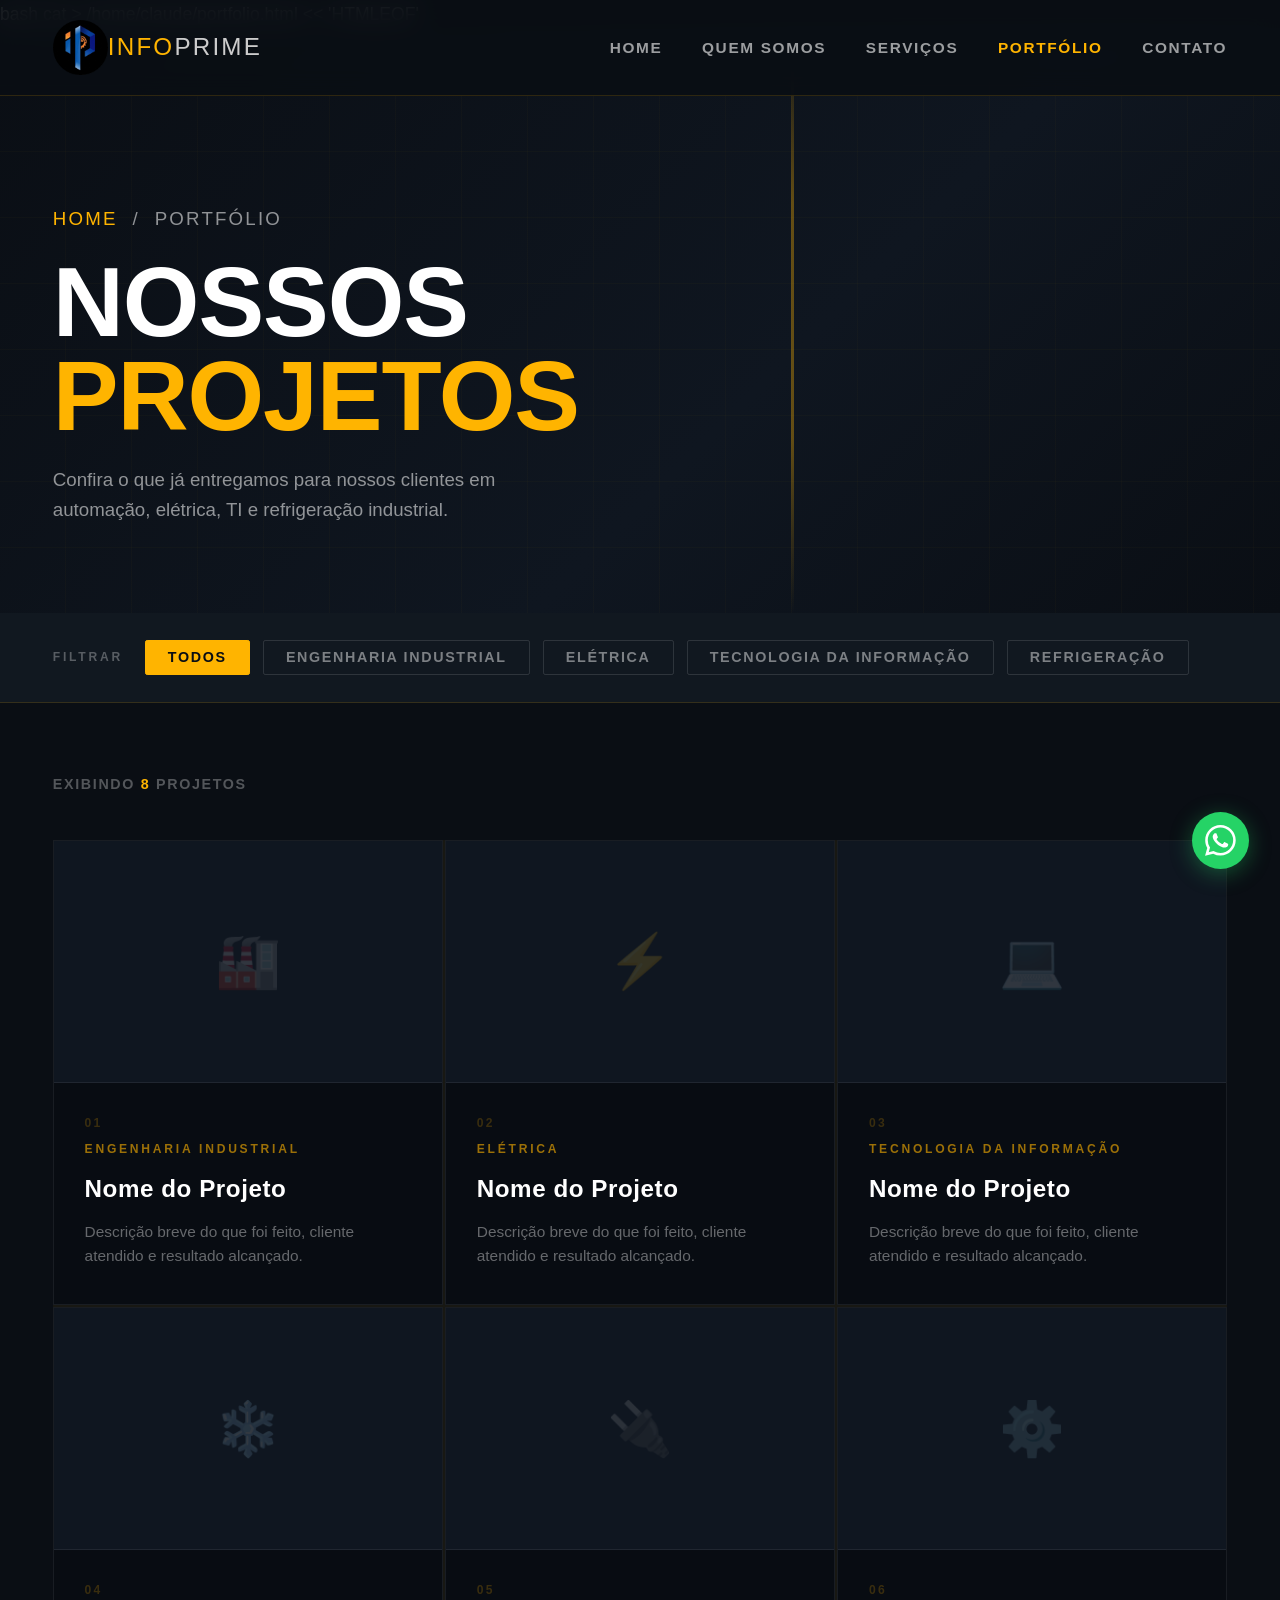
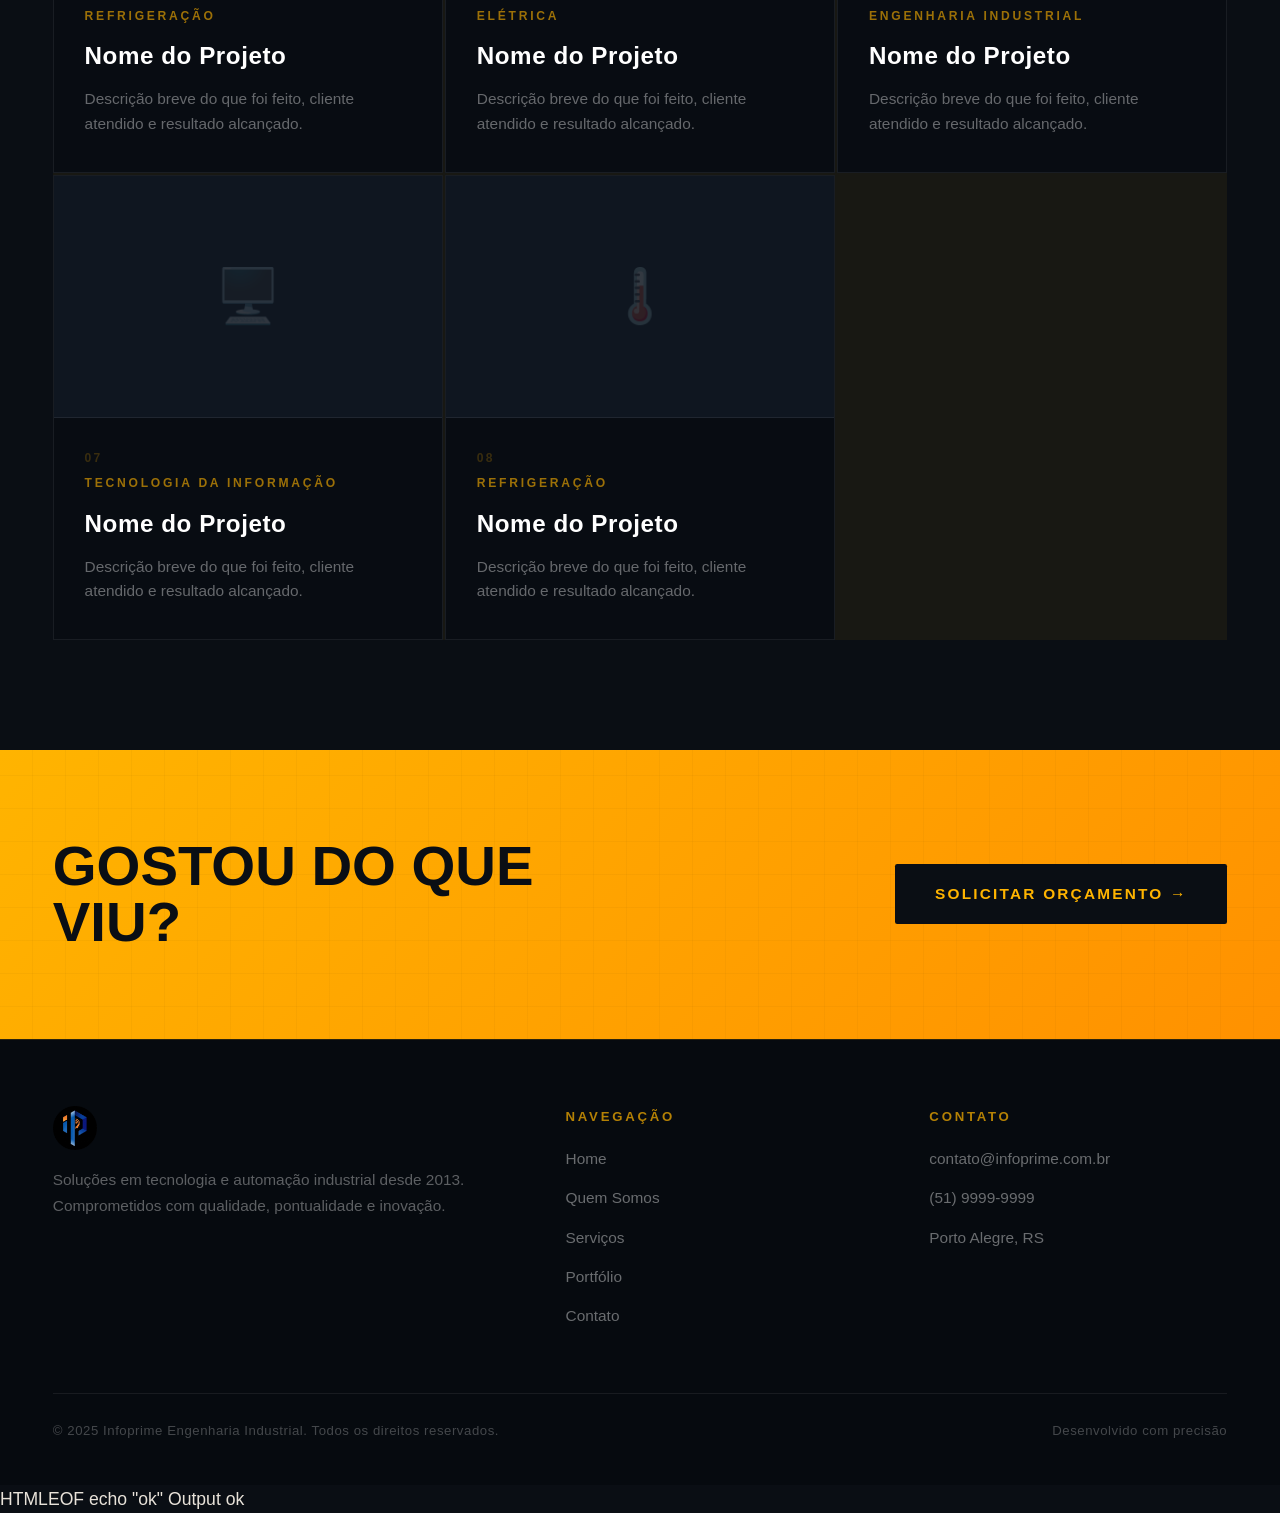
==== portfolio.html @ 107cf9cd "Primeiro Commit" ====
bash

cat > /home/claude/portfolio.html << 'HTMLEOF'
<!DOCTYPE html>
<html lang="pt-BR">
<head>
  <meta charset="UTF-8">
  <meta name="viewport" content="width=device-width, initial-scale=1.0">
  <title>Portfólio — Infoprime Engenharia Industrial</title>
  <link rel="stylesheet" href="assets/css/style.css">
  <style>
    /* ── Estilos exclusivos do portfólio ── */

    .page-header {
      padding: 160px 48px 80px;
      background: linear-gradient(135deg, var(--preto) 0%, var(--preto-medio) 60%, var(--preto) 100%);
      position: relative;
      overflow: hidden;
    }

    .page-header::before {
      content: '';
      position: absolute;
      inset: 0;
      background-image:
        repeating-linear-gradient(0deg, transparent, transparent 59px, rgba(255,180,0,0.04) 60px),
        repeating-linear-gradient(90deg, transparent, transparent 59px, rgba(255,180,0,0.04) 60px);
    }

    .page-header::after {
      content: '';
      position: absolute;
      top: 0; right: 38%;
      width: 2px; height: 100%;
      background: linear-gradient(to bottom, transparent, rgba(255,180,0,0.35) 30%, rgba(255,180,0,0.35) 70%, transparent);
    }

    .page-header-inner {
      position: relative; z-index: 1;
    }

    .breadcrumb {
      font-family: var(--font-titulo);
      font-size: 12px; font-weight: 600;
      letter-spacing: 2px; text-transform: uppercase;
      color: rgba(255,255,255,0.3);
      margin-bottom: 20px;
    }

    .breadcrumb a { color: var(--amarelo); }

    .page-header h1 {
      font-family: var(--font-titulo);
      font-size: clamp(52px, 7vw, 90px);
      font-weight: 800;
      line-height: 0.95;
      text-transform: uppercase;
      color: var(--branco);
      letter-spacing: -1px;
      margin-bottom: 20px;
    }

    .page-header h1 em {
      color: var(--amarelo);
      font-style: normal;
      display: block;
    }

    .page-header p {
      font-size: 17px;
      color: var(--texto-secundario);
      font-weight: 300;
      max-width: 460px;
      line-height: 1.6;
    }

    /* ── Filtros ── */
    .filtros-wrap {
      background: var(--preto-claro);
      border-bottom: 1px solid var(--borda-amarela);
      padding: 24px 48px;
      display: flex;
      align-items: center;
      gap: 12px;
      flex-wrap: wrap;
    }

    .filtros-label {
      font-family: var(--font-titulo);
      font-size: 11px; font-weight: 600;
      letter-spacing: 2.5px; text-transform: uppercase;
      color: rgba(255,255,255,0.3);
      margin-right: 8px;
      white-space: nowrap;
    }

    .filtro-btn {
      font-family: var(--font-titulo);
      font-size: 13px; font-weight: 600;
      letter-spacing: 1.5px; text-transform: uppercase;
      background: transparent;
      border: 1px solid rgba(255,255,255,0.12);
      color: rgba(255,255,255,0.45);
      padding: 8px 20px;
      border-radius: 2px;
      cursor: pointer;
      transition: all 0.2s;
    }

    .filtro-btn:hover {
      border-color: rgba(255,180,0,0.35);
      color: rgba(255,180,0,0.8);
    }

    .filtro-btn.ativo {
      background: var(--amarelo);
      border-color: var(--amarelo);
      color: var(--preto);
    }

    /* ── Grid de projetos ── */
    .projetos-wrap {
      padding: 64px 48px 100px;
      background: var(--preto);
    }

    .projetos-info {
      display: flex;
      align-items: center;
      justify-content: space-between;
      margin-bottom: 40px;
      flex-wrap: wrap;
      gap: 12px;
    }

    .projetos-count {
      font-family: var(--font-titulo);
      font-size: 13px; font-weight: 600;
      letter-spacing: 1.5px; text-transform: uppercase;
      color: rgba(255,255,255,0.3);
    }

    .projetos-count strong {
      color: var(--amarelo);
    }

    .projetos-grid {
      display: grid;
      grid-template-columns: repeat(3, 1fr);
      gap: 2px;
      background: rgba(255,180,0,0.06);
    }

    .proj-card {
      background: var(--preto-card);
      border: 1px solid var(--borda-sutil);
      overflow: hidden;
      position: relative;
      transition: background 0.3s;
      cursor: pointer;
    }

    .proj-card:hover {
      background: var(--preto-claro);
    }

    .proj-card::after {
      content: '';
      position: absolute;
      bottom: 0; left: 0; right: 0;
      height: 3px;
      background: var(--amarelo);
      transform: scaleX(0);
      transform-origin: left;
      transition: transform 0.3s;
    }

    .proj-card:hover::after {
      transform: scaleX(1);
    }

    .proj-img {
      height: 220px;
      background: var(--preto-medio);
      border-bottom: 1px solid var(--borda-sutil);
      display: flex;
      align-items: center;
      justify-content: center;
      position: relative;
      overflow: hidden;
    }

    /* Para adicionar imagem real: <img src="foto.jpg" style="width:100%;height:100%;object-fit:cover;opacity:0.8"> */
    .proj-img-placeholder {
      font-size: 48px;
      opacity: 0.15;
    }

    .proj-overlay {
      position: absolute;
      inset: 0;
      background: rgba(10,14,20,0.75);
      display: flex;
      align-items: center;
      justify-content: center;
      opacity: 0;
      transition: opacity 0.25s;
    }

    .proj-card:hover .proj-overlay {
      opacity: 1;
    }

    .proj-overlay span {
      font-family: var(--font-titulo);
      font-size: 13px; font-weight: 700;
      letter-spacing: 2px; text-transform: uppercase;
      color: var(--amarelo);
      border: 1px solid rgba(255,180,0,0.4);
      padding: 10px 24px;
      border-radius: 2px;
    }

    .proj-body {
      padding: 28px 28px 32px;
    }

    .proj-cat {
      font-family: var(--font-titulo);
      font-size: 11px; font-weight: 600;
      letter-spacing: 2.5px; text-transform: uppercase;
      color: rgba(255,180,0,0.6);
      margin-bottom: 10px;
      display: block;
    }

    .proj-body h3 {
      font-family: var(--font-titulo);
      font-size: 22px; font-weight: 700;
      color: var(--branco);
      letter-spacing: 0.5px;
      margin-bottom: 10px;
    }

    .proj-body p {
      font-size: 14px;
      color: rgba(255,255,255,0.38);
      line-height: 1.6;
      font-weight: 300;
    }

    .proj-num {
      font-family: var(--font-titulo);
      font-size: 11px; font-weight: 600;
      letter-spacing: 2px;
      color: rgba(255,180,0,0.2);
      margin-bottom: 6px;
      display: block;
    }

    @media (max-width: 900px) {
      .page-header { padding: 140px 24px 60px; }
      .filtros-wrap { padding: 20px 24px; }
      .projetos-wrap { padding: 48px 24px 80px; }
      .projetos-grid { grid-template-columns: 1fr; }
    }
  </style>
</head>
<body>

<!-- NAVBAR -->
<nav class="navbar">
  <div class="logo">
    <img src="assets/img/fotosite/logo.png" alt="Infoprime" style="height: 50px; width: auto;">
    <span style="font-family: 'Stereotype', sans-serif; font-size: 22px; letter-spacing: 2px;">
      <span style="color: #FFB400;">INFO</span><span style="color: #cccccc;">PRIME</span>
    </span>
  </div>
  <ul class="nav-links">
    <li><a href="index.html#home">Home</a></li>
    <li><a href="index.html#sobre">Quem Somos</a></li>
    <li><a href="index.html#servicos">Serviços</a></li>
    <li><a href="portfolio.html" class="ativo">Portfólio</a></li>
    <li><a href="index.html#contato">Contato</a></li>
  </ul>
</nav>

<!-- HEADER DA PÁGINA -->
<div class="page-header">
  <div class="page-header-inner">
    <p class="breadcrumb"><a href="index.html">Home</a> &nbsp;/&nbsp; Portfólio</p>
    <h1>Nossos<em>Projetos</em></h1>
    <p>Confira o que já entregamos para nossos clientes em automação, elétrica, TI e refrigeração industrial.</p>
  </div>
</div>

<!-- FILTROS -->
<div class="filtros-wrap">
  <span class="filtros-label">Filtrar</span>
  <button class="filtro-btn ativo" data-filtro="todos">Todos</button>
  <button class="filtro-btn" data-filtro="engenharia">Engenharia Industrial</button>
  <button class="filtro-btn" data-filtro="eletrica">Elétrica</button>
  <button class="filtro-btn" data-filtro="ti">Tecnologia da Informação</button>
  <button class="filtro-btn" data-filtro="refrigeracao">Refrigeração</button>
</div>

<!-- PROJETOS -->
<div class="projetos-wrap">
  <div class="projetos-info">
    <p class="projetos-count">Exibindo <strong id="count">8</strong> projetos</p>
  </div>

  <div class="projetos-grid" id="grid">

    <!-- =============================================
         SUBSTITUA os dados abaixo pelos projetos reais.
         Para adicionar foto: dentro de .proj-img, troque
         o .proj-img-placeholder por:
         <img src="assets/img/projetos/foto.jpg"
              style="width:100%;height:100%;object-fit:cover;opacity:0.8">
    ============================================= -->

    <div class="proj-card" data-cat="engenharia">
      <div class="proj-img">
        <div class="proj-img-placeholder">🏭</div>
        <div class="proj-overlay"><span>Ver projeto</span></div>
      </div>
      <div class="proj-body">
        <span class="proj-num">01</span>
        <span class="proj-cat">Engenharia Industrial</span>
        <h3>Nome do Projeto</h3><!-- SUBSTITUIR -->
        <p>Descrição breve do que foi feito, cliente atendido e resultado alcançado.</p><!-- SUBSTITUIR -->
      </div>
    </div>

    <div class="proj-card" data-cat="eletrica">
      <div class="proj-img">
        <div class="proj-img-placeholder">⚡</div>
        <div class="proj-overlay"><span>Ver projeto</span></div>
      </div>
      <div class="proj-body">
        <span class="proj-num">02</span>
        <span class="proj-cat">Elétrica</span>
        <h3>Nome do Projeto</h3><!-- SUBSTITUIR -->
        <p>Descrição breve do que foi feito, cliente atendido e resultado alcançado.</p><!-- SUBSTITUIR -->
      </div>
    </div>

    <div class="proj-card" data-cat="ti">
      <div class="proj-img">
        <div class="proj-img-placeholder">💻</div>
        <div class="proj-overlay"><span>Ver projeto</span></div>
      </div>
      <div class="proj-body">
        <span class="proj-num">03</span>
        <span class="proj-cat">Tecnologia da Informação</span>
        <h3>Nome do Projeto</h3><!-- SUBSTITUIR -->
        <p>Descrição breve do que foi feito, cliente atendido e resultado alcançado.</p><!-- SUBSTITUIR -->
      </div>
    </div>

    <div class="proj-card" data-cat="refrigeracao">
      <div class="proj-img">
        <div class="proj-img-placeholder">❄️</div>
        <div class="proj-overlay"><span>Ver projeto</span></div>
      </div>
      <div class="proj-body">
        <span class="proj-num">04</span>
        <span class="proj-cat">Refrigeração</span>
        <h3>Nome do Projeto</h3><!-- SUBSTITUIR -->
        <p>Descrição breve do que foi feito, cliente atendido e resultado alcançado.</p><!-- SUBSTITUIR -->
      </div>
    </div>

    <div class="proj-card" data-cat="eletrica">
      <div class="proj-img">
        <div class="proj-img-placeholder">🔌</div>
        <div class="proj-overlay"><span>Ver projeto</span></div>
      </div>
      <div class="proj-body">
        <span class="proj-num">05</span>
        <span class="proj-cat">Elétrica</span>
        <h3>Nome do Projeto</h3><!-- SUBSTITUIR -->
        <p>Descrição breve do que foi feito, cliente atendido e resultado alcançado.</p><!-- SUBSTITUIR -->
      </div>
    </div>

    <div class="proj-card" data-cat="engenharia">
      <div class="proj-img">
        <div class="proj-img-placeholder">⚙️</div>
        <div class="proj-overlay"><span>Ver projeto</span></div>
      </div>
      <div class="proj-body">
        <span class="proj-num">06</span>
        <span class="proj-cat">Engenharia Industrial</span>
        <h3>Nome do Projeto</h3><!-- SUBSTITUIR -->
        <p>Descrição breve do que foi feito, cliente atendido e resultado alcançado.</p><!-- SUBSTITUIR -->
      </div>
    </div>

    <div class="proj-card" data-cat="ti">
      <div class="proj-img">
        <div class="proj-img-placeholder">🖥️</div>
        <div class="proj-overlay"><span>Ver projeto</span></div>
      </div>
      <div class="proj-body">
        <span class="proj-num">07</span>
        <span class="proj-cat">Tecnologia da Informação</span>
        <h3>Nome do Projeto</h3><!-- SUBSTITUIR -->
        <p>Descrição breve do que foi feito, cliente atendido e resultado alcançado.</p><!-- SUBSTITUIR -->
      </div>
    </div>

    <div class="proj-card" data-cat="refrigeracao">
      <div class="proj-img">
        <div class="proj-img-placeholder">🌡️</div>
        <div class="proj-overlay"><span>Ver projeto</span></div>
      </div>
      <div class="proj-body">
        <span class="proj-num">08</span>
        <span class="proj-cat">Refrigeração</span>
        <h3>Nome do Projeto</h3><!-- SUBSTITUIR -->
        <p>Descrição breve do que foi feito, cliente atendido e resultado alcançado.</p><!-- SUBSTITUIR -->
      </div>
    </div>

  </div>
</div>

<!-- CTA -->
<section class="secao-cta">
  <div class="cta-inner">
    <h2 class="cta-titulo">Gostou do que viu?</h2>
    <a href="index.html#contato" class="btn-escuro">Solicitar orçamento →</a>
  </div>
</section>

<!-- FOOTER -->
<footer id="contato">
  <div class="footer-grid">
    <div>
      <div class="logo">
        <img src="assets/img/fotosite/logo.png" alt="Infoprime" style="height: 40px; width: auto;">
      </div>
      <p class="footer-descricao">
        Soluções em tecnologia e automação industrial desde 2013.
        Comprometidos com qualidade, pontualidade e inovação.
      </p>
    </div>

    <div class="footer-col">
      <div class="footer-col-titulo">Navegação</div>
      <ul>
        <li><a href="index.html#home">Home</a></li>
        <li><a href="index.html#sobre">Quem Somos</a></li>
        <li><a href="index.html#servicos">Serviços</a></li>
        <li><a href="portfolio.html">Portfólio</a></li>
        <li><a href="index.html#contato">Contato</a></li>
      </ul>
    </div>

    <div class="footer-col">
      <div class="footer-col-titulo">Contato</div>
      <ul>
        <!-- SUBSTITUIR pelos dados reais -->
        <li><a href="mailto:contato@infoprime.com.br">contato@infoprime.com.br</a></li>
        <li><a href="tel:+555199999999">(51) 9999-9999</a></li>
        <li><a href="#">Porto Alegre, RS</a></li>
      </ul>
    </div>
  </div>

  <div class="footer-rodape">
    <div class="footer-copy">© 2025 Infoprime Engenharia Industrial. Todos os direitos reservados.</div>
    <div class="footer-copy">Desenvolvido com precisão</div>
  </div>
</footer>

<!-- WHATSAPP FLUTUANTE -->
<!-- SUBSTITUIR o número pelo real -->
<a href="https://wa.me/555199999999" class="whatsapp-btn" target="_blank" rel="noopener" aria-label="WhatsApp">
  <svg viewBox="0 0 24 24" xmlns="http://www.w3.org/2000/svg">
    <path d="M17.472 14.382c-.297-.149-1.758-.867-2.03-.967-.273-.099-.471-.148-.67.15-.197.297-.767.966-.94 1.164-.173.199-.347.223-.644.075-.297-.15-1.255-.463-2.39-1.475-.883-.788-1.48-1.761-1.653-2.059-.173-.297-.018-.458.13-.606.134-.133.298-.347.446-.52.149-.174.198-.298.298-.497.099-.198.05-.371-.025-.52-.075-.149-.669-1.612-.916-2.207-.242-.579-.487-.5-.669-.51-.173-.008-.371-.01-.57-.01-.198 0-.52.074-.792.372-.272.297-1.04 1.016-1.04 2.479 0 1.462 1.065 2.875 1.213 3.074.149.198 2.096 3.2 5.077 4.487.709.306 1.262.489 1.694.625.712.227 1.36.195 1.871.118.571-.085 1.758-.719 2.006-1.413.248-.694.248-1.289.173-1.413-.074-.124-.272-.198-.57-.347m-5.421 7.403h-.004a9.87 9.87 0 01-5.031-1.378l-.361-.214-3.741.982.998-3.648-.235-.374a9.86 9.86 0 01-1.51-5.26c.001-5.45 4.436-9.884 9.888-9.884 2.64 0 5.122 1.03 6.988 2.898a9.825 9.825 0 012.893 6.994c-.003 5.45-4.437 9.884-9.885 9.884m8.413-18.297A11.815 11.815 0 0012.05 0C5.495 0 .16 5.335.157 11.892c0 2.096.547 4.142 1.588 5.945L.057 24l6.305-1.654a11.882 11.882 0 005.683 1.448h.005c6.554 0 11.89-5.335 11.893-11.893a11.821 11.821 0 00-3.48-8.413z"/>
  </svg>
</a>

<script>
  const btns = document.querySelectorAll('.filtro-btn');
  const cards = document.querySelectorAll('.proj-card');
  const count = document.getElementById('count');

  btns.forEach(btn => {
    btn.addEventListener('click', () => {
      btns.forEach(b => b.classList.remove('ativo'));
      btn.classList.add('ativo');
      const filtro = btn.dataset.filtro;
      let visible = 0;
      cards.forEach(card => {
        const mostrar = filtro === 'todos' || card.dataset.cat === filtro;
        card.style.display = mostrar ? '' : 'none';
        if (mostrar) visible++;
      });
      count.textContent = visible;
    });
  });
</script>

</body>
</html>
HTMLEOF
echo "ok"
Output

ok
---- assets/css/style.css ----
cat > /mnt/user-data/outputs/style.css << 'EOF'
/* =============================================
   INFOPRIME ENGENHARIA INDUSTRIAL
   style.css — Design principal
   ============================================= */

@import url('https://fonts.googleapis.com/css2?family=Barlow+Condensed:wght@400;600;700;800&family=Barlow:wght@300;400;500&display=swap');

@font-face {
  font-family: 'Stereotype';
  src: url('../fonts/Stereotype.ttf') format('truetype');
}

/* ── Reset & Base ── */
*, *::before, *::after {
  margin: 0;
  padding: 0;
  box-sizing: border-box;
}

:root {
  --amarelo: #FFB400;
  --amarelo-hover: #FFC933;
  --preto: #0a0e14;
  --preto-medio: #0f1620;
  --preto-claro: #111820;
  --preto-card: #080c12;
  --branco: #ffffff;
  --texto-principal: #e8e2d9;
  --texto-secundario: rgba(255, 255, 255, 0.55);
  --texto-fraco: rgba(255, 255, 255, 0.35);
  --texto-muito-fraco: rgba(255, 255, 255, 0.25);
  --borda-sutil: rgba(255, 255, 255, 0.07);
  --borda-amarela: rgba(255, 180, 0, 0.15);
  --font-titulo: 'Barlow Condensed', sans-serif;
  --font-corpo: 'Barlow', sans-serif;
}

html {
  scroll-behavior: smooth;
}

body {
  zoom: 1.1;
  font-family: var(--font-corpo);
  background: var(--preto);
  color: var(--texto-principal);
  overflow-x: hidden;
  font-size: 16px;
  line-height: 1.6;
}

a {
  text-decoration: none;
  color: inherit;
}

img {
  max-width: 100%;
  display: block;
}

/* ── Botões ── */
.btn-primario {
  background: var(--amarelo);
  color: var(--preto);
  font-family: var(--font-titulo);
  font-weight: 700;
  font-size: 14px;
  letter-spacing: 2px;
  text-transform: uppercase;
  padding: 14px 32px;
  border: none;
  border-radius: 2px;
  cursor: pointer;
  display: inline-block;
  transition: background 0.2s, transform 0.2s;
}

.btn-primario:hover {
  background: var(--amarelo-hover);
  transform: translateY(-1px);
}

.btn-fantasma {
  font-family: var(--font-titulo);
  font-weight: 600;
  font-size: 14px;
  letter-spacing: 2px;
  text-transform: uppercase;
  color: rgba(255, 255, 255, 0.6);
  background: transparent;
  border: 1px solid rgba(255, 255, 255, 0.2);
  padding: 14px 28px;
  cursor: pointer;
  border-radius: 2px;
  display: inline-block;
  transition: color 0.2s, border-color 0.2s;
}

.btn-fantasma:hover {
  color: var(--branco);
  border-color: rgba(255, 255, 255, 0.5);
}

.btn-escuro {
  background: var(--preto);
  color: var(--amarelo);
  font-family: var(--font-titulo);
  font-weight: 700;
  font-size: 14px;
  letter-spacing: 2px;
  text-transform: uppercase;
  padding: 16px 36px;
  border: none;
  border-radius: 2px;
  cursor: pointer;
  display: inline-block;
  transition: background 0.2s;
  white-space: nowrap;
}

.btn-escuro:hover {
  background: #111820;
}

/* ── Navbar ── */
.navbar {
  position: fixed;
  top: 0;
  width: 100%;
  z-index: 100;
  padding: 18px 48px;
  display: flex;
  align-items: center;
  justify-content: space-between;
  background: rgba(10, 14, 20, 0.88);
  backdrop-filter: blur(12px);
  -webkit-backdrop-filter: blur(12px);
  border-bottom: 1px solid var(--borda-amarela);
}

.logo {
  display: flex;
  align-items: center;
  gap: 0;
}

.logo-texto {
  font-family: var(--font-titulo);
  font-weight: 700;
  font-size: 18px;
  letter-spacing: 2px;
  color: var(--branco);
}

.logo-texto span {
  color: var(--amarelo);
}

.nav-links {
  list-style: none;
  display: flex;
  gap: 36px;
}

.nav-links li a {
  font-family: var(--font-titulo);
  font-weight: 600;
  font-size: 14px;
  letter-spacing: 1.5px;
  text-transform: uppercase;
  color: rgba(255, 255, 255, 0.6);
  transition: color 0.2s;
}

.nav-links li a:hover,
.nav-links li a.ativo {
  color: var(--amarelo);
}

/* ── Hero ── */
.hero {
  height: 100vh;
  min-height: 620px;
  position: relative;
  display: flex;
  align-items: center;
  overflow: hidden;
}

.hero-fundo {
  position: absolute;
  inset: 0;
  background: linear-gradient(135deg, var(--preto) 0%, var(--preto-medio) 50%, var(--preto) 100%);
}

.hero-imagem {
  position: absolute;
  inset: 0;
  background-image: url('../img/hero-bg.png');
  background-size: cover;
  background-position: center;
  opacity: 0.18;
}

.hero-grade {
  position: absolute;
  inset: 0;
  background-image:
    repeating-linear-gradient(0deg, transparent, transparent 59px, rgba(255, 180, 0, 0.04) 60px),
    repeating-linear-gradient(90deg, transparent, transparent 59px, rgba(255, 180, 0, 0.04) 60px);
}

.hero-linha {
  position: absolute;
  top: 0;
  right: 40%;
  width: 2px;
  height: 100%;
  background: linear-gradient(to bottom, transparent, rgba(255, 180, 0, 0.4) 30%, rgba(255, 180, 0, 0.4) 70%, transparent);
}

.hero-conteudo {
  position: relative;
  z-index: 2;
  padding: 0 48px;
  max-width: 720px;
}

.hero-tag {
  display: inline-flex;
  align-items: center;
  gap: 8px;
  background: rgba(255, 180, 0, 0.12);
  border: 1px solid rgba(255, 180, 0, 0.3);
  padding: 6px 14px;
  border-radius: 2px;
  margin-bottom: 28px;
}

.hero-tag span {
  font-family: var(--font-titulo);
  font-size: 12px;
  font-weight: 600;
  letter-spacing: 2px;
  text-transform: uppercase;
  color: var(--amarelo);
}

.hero-ponto {
  width: 6px;
  height: 6px;
  background: var(--amarelo);
  border-radius: 50%;
  animation: piscar 2s infinite;
}

@keyframes piscar {
  0%, 100% { opacity: 1; }
  50% { opacity: 0.3; }
}

.hero h1 {
  font-family: var(--font-titulo);
  font-size: clamp(52px, 7vw, 90px);
  font-weight: 800;
  line-height: 0.95;
  text-transform: uppercase;
  color: var(--branco);
  letter-spacing: -1px;
  margin-bottom: 24px;
}

.hero h1 em {
  color: var(--amarelo);
  font-style: normal;
  display: block;
}

.hero-descricao {
  font-size: 17px;
  color: var(--texto-secundario);
  line-height: 1.6;
  max-width: 440px;
  font-weight: 300;
  margin-bottom: 40px;
}

.hero-cta {
  display: flex;
  gap: 16px;
  align-items: center;
  flex-wrap: wrap;
}

.hero-stats {
  position: absolute;
  right: 60px;
  bottom: 60px;
  display: flex;
  gap: 40px;
  z-index: 2;
}

.stat {
  text-align: right;
}

.stat-numero {
  font-family: var(--font-titulo);
  font-size: 40px;
  font-weight: 800;
  color: var(--amarelo);
  line-height: 1;
}

.stat-label {
  font-size: 12px;
  color: rgba(255, 255, 255, 0.45);
  letter-spacing: 1px;
  text-transform: uppercase;
  margin-top: 4px;
}

/* ── Barra de Clientes ── */
.clientes-barra {
  background: var(--preto-claro);
  border-top: 1px solid var(--borda-amarela);
  border-bottom: 1px solid var(--borda-amarela);
  padding: 22px 48px;
  display: flex;
  align-items: center;
  overflow: hidden;
}

.clientes-label {
  font-family: var(--font-titulo);
  font-size: 19px;
  font-weight: 700;
  letter-spacing: 2px;
  text-transform: uppercase;
  color: rgba(255, 255, 255, 0.7);
  white-space: nowrap;
  padding-right: 40px;
  border-right: 1px solid rgba(255, 255, 255, 0.1);
  margin-right: 40px;
  flex-shrink: 0;
}

.clientes-logos {
  display: flex;
  align-items: center;
  gap: 40px;
  flex-wrap: wrap;
}

.cliente-logo {
  font-family: var(--font-titulo);
  font-size: 14px;
  font-weight: 700;
  letter-spacing: 2px;
  text-transform: uppercase;
  color: rgba(255, 255, 255, 0.3);
  white-space: nowrap;
  transition: color 0.2s, filter 0.2s;
}

.cliente-logo img {
  height: 60px;
  width: auto;
  filter: none;
  transition: transform 0.2s;
}

.cliente-logo img:hover {
  transform: scale(1.1);
}

.cliente-logo:hover {
  color: rgba(255, 180, 0, 0.7);
  filter: none;
}

/* ── Tamanhos individuais de logo ── */
.cliente-logo img.logo-dell {
  height: 80px !important;
}

.cliente-logo img.logo-sumesa {
  height: 48px !important;
}

.cliente-logo img.logo-gkn {
  height: 92px !important;
}

/* ── Seções genéricas ── */
.secao {
  padding: 100px 48px;
}

.secao-tag {
  font-family: var(--font-titulo);
  font-size: 12px;
  font-weight: 600;
  letter-spacing: 3px;
  text-transform: uppercase;
  color: var(--amarelo);
  margin-bottom: 16px;
}

.secao-titulo {
  font-family: var(--font-titulo);
  font-size: clamp(36px, 5vw, 56px);
  font-weight: 800;
  text-transform: uppercase;
  line-height: 1;
  color: var(--branco);
}

/* ── Sobre ── */
.sobre-grid {
  display: grid;
  grid-template-columns: 1fr 1fr;
  gap: 80px;
  align-items: center;
}

.sobre-visual {
  position: relative;
}

.sobre-frame {
  background: var(--preto-claro);
  border: 1px solid var(--borda-amarela);
  border-radius: 4px;
  aspect-ratio: 4 / 3;
  overflow: hidden;
}

.sobre-frame img {
  width: 100%;
  height: 100%;
  object-fit: cover;
  opacity: 0.85;
}

.sobre-badge {
  position: absolute;
  bottom: -20px;
  left: -20px;
  background: var(--amarelo);
  color: var(--preto);
  padding: 20px 24px;
  border-radius: 4px;
}

.sobre-badge-numero {
  font-family: var(--font-titulo);
  font-size: 42px;
  font-weight: 800;
  line-height: 1;
}

.sobre-badge-texto {
  font-family: var(--font-titulo);
  font-size: 11px;
  font-weight: 700;
  letter-spacing: 1.5px;
  text-transform: uppercase;
}

.sobre-titulo {
  font-size: 42px;
  margin-bottom: 24px;
  margin-top: 0;
}

.sobre-descricao {
  color: var(--texto-secundario);
  line-height: 1.7;
  font-size: 16px;
  font-weight: 300;
  margin-bottom: 32px;
}

.features-grid {
  display: grid;
  grid-template-columns: 1fr 1fr;
  gap: 16px;
}

.feature-card {
  background: var(--preto-claro);
  border: 1px solid var(--borda-sutil);
  border-left: 3px solid var(--amarelo);
  padding: 20px;
  border-radius: 2px;
}

.feature-titulo {
  font-family: var(--font-titulo);
  font-weight: 700;
  font-size: 16px;
  letter-spacing: 0.5px;
  color: var(--branco);
  margin-bottom: 6px;
}

.feature-descricao {
  font-size: 13px;
  color: rgba(255, 255, 255, 0.45);
  line-height: 1.5;
}

/* ── Serviços ── */
.secao-servicos {
  background: var(--preto-card);
}

.servicos-cabecalho {
  display: flex;
  justify-content: space-between;
  align-items: flex-end;
  margin-bottom: 60px;
}

.servicos-grid {
  display: grid;
  grid-template-columns: repeat(3, 1fr);
  gap: 2px;
  background: rgba(255, 180, 0, 0.08);
}

.servico-card {
  background: var(--preto);
  padding: 40px 32px;
  border: 1px solid var(--borda-sutil);
  transition: background 0.3s;
  position: relative;
  overflow: hidden;
  cursor: default;
}

.servico-card::after {
  content: '';
  position: absolute;
  bottom: 0;
  left: 0;
  right: 0;
  height: 3px;
  background: var(--amarelo);
  transform: scaleX(0);
  transition: transform 0.3s;
  transform-origin: left;
}

.servico-card:hover {
  background: var(--preto-claro);
}

.servico-card:hover::after {
  transform: scaleX(1);
}

.servico-numero {
  font-family: var(--font-titulo);
  font-size: 12px;
  font-weight: 600;
  letter-spacing: 2px;
  color: rgba(255, 180, 0, 0.4);
  margin-bottom: 24px;
}

.servico-icone {
  width: 44px;
  height: 44px;
  background: rgba(255, 180, 0, 0.1);
  border-radius: 2px;
  display: flex;
  align-items: center;
  justify-content: center;
  margin-bottom: 20px;
  font-size: 22px;
}

.servico-titulo {
  font-family: var(--font-titulo);
  font-size: 22px;
  font-weight: 700;
  color: var(--branco);
  margin-bottom: 12px;
  letter-spacing: 0.5px;
}

.servico-descricao {
  font-size: 14px;
  color: rgba(255, 255, 255, 0.4);
  line-height: 1.6;
  font-weight: 300;
}

/* ── CTA ── */
.secao-cta {
  background: linear-gradient(135deg, #FFB400 0%, #FF9100 100%);
  padding: 80px 48px;
  position: relative;
  overflow: hidden;
}

.secao-cta::before {
  content: '';
  position: absolute;
  inset: 0;
  background-image:
    repeating-linear-gradient(0deg, transparent, transparent 29px, rgba(0, 0, 0, 0.05) 30px),
    repeating-linear-gradient(90deg, transparent, transparent 29px, rgba(0, 0, 0, 0.05) 30px);
}

.cta-inner {
  position: relative;
  z-index: 1;
  display: flex;
  justify-content: space-between;
  align-items: center;
  gap: 40px;
  flex-wrap: wrap;
}

.cta-titulo {
  font-family: var(--font-titulo);
  font-size: clamp(28px, 4vw, 52px);
  font-weight: 800;
  text-transform: uppercase;
  color: var(--preto);
  line-height: 1;
  max-width: 500px;
}

/* ── Footer ── */
footer {
  background: #060a0f;
  padding: 60px 48px 40px;
  border-top: 1px solid var(--borda-amarela);
}

.footer-grid {
  display: grid;
  grid-template-columns: 1.5fr 1fr 1fr;
  gap: 60px;
  margin-bottom: 48px;
}

.footer-descricao {
  font-size: 14px;
  color: var(--texto-fraco);
  line-height: 1.7;
  margin-top: 16px;
  font-weight: 300;
}

.footer-col-titulo {
  font-family: var(--font-titulo);
  font-size: 12px;
  font-weight: 700;
  letter-spacing: 2.5px;
  text-transform: uppercase;
  color: rgba(255, 180, 0, 0.7);
  margin-bottom: 16px;
}

.footer-col ul {
  list-style: none;
}

.footer-col ul li {
  margin-bottom: 10px;
}

.footer-col ul li a {
  font-size: 14px;
  color: rgba(255, 255, 255, 0.4);
  transition: color 0.2s;
}

.footer-col ul li a:hover {
  color: rgba(255, 255, 255, 0.85);
}

.footer-rodape {
  border-top: 1px solid rgba(255, 255, 255, 0.07);
  padding-top: 24px;
  display: flex;
  justify-content: space-between;
  align-items: center;
  flex-wrap: wrap;
  gap: 12px;
}

.footer-copy {
  font-size: 12px;
  color: var(--texto-muito-fraco);
  letter-spacing: 0.5px;
}

/* ── WhatsApp flutuante ── */
.whatsapp-btn {
  position: fixed;
  bottom: 28px;
  right: 28px;
  width: 52px;
  height: 52px;
  background: #25D366;
  border-radius: 50%;
  display: flex;
  align-items: center;
  justify-content: center;
  z-index: 999;
  box-shadow: 0 4px 20px rgba(37, 211, 102, 0.35);
  transition: transform 0.2s, box-shadow 0.2s;
}

.whatsapp-btn:hover {
  transform: scale(1.08);
  box-shadow: 0 6px 24px rgba(37, 211, 102, 0.5);
}

.whatsapp-btn svg {
  width: 28px;
  height: 28px;
  fill: white;
}

/* ── Responsivo ── */
@media (max-width: 900px) {
  .navbar {
    padding: 16px 24px;
  }

  .nav-links {
    display: none;
  }

  .hero-conteudo {
    padding: 0 24px;
  }

  .hero-stats {
    right: 24px;
    bottom: 40px;
    gap: 24px;
  }

  .secao {
    padding: 70px 24px;
  }

  .sobre-grid {
    grid-template-columns: 1fr;
    gap: 60px;
  }

  .sobre-badge {
    bottom: -16px;
    left: -10px;
  }

  .servicos-grid {
    grid-template-columns: 1fr;
  }

  .servicos-cabecalho {
    flex-direction: column;
    align-items: flex-start;
    gap: 20px;
  }

  .cta-inner {
    flex-direction: column;
    text-align: center;
  }

  .footer-grid {
    grid-template-columns: 1fr;
    gap: 36px;
  }

  .footer-rodape {
    flex-direction: column;
    text-align: center;
  }

  .logo img {
    display: block;
    border: none;
    outline: none;
  }

  .clientes-barra {
    padding: 18px 24px;
    flex-direction: column;
    align-items: flex-start;
    gap: 16px;
  }

  .clientes-label {
    border-right: none;
    border-bottom: 1px solid rgba(255, 255, 255, 0.1);
    padding-bottom: 12px;
    margin-right: 0;
    padding-right: 0;
  }
}
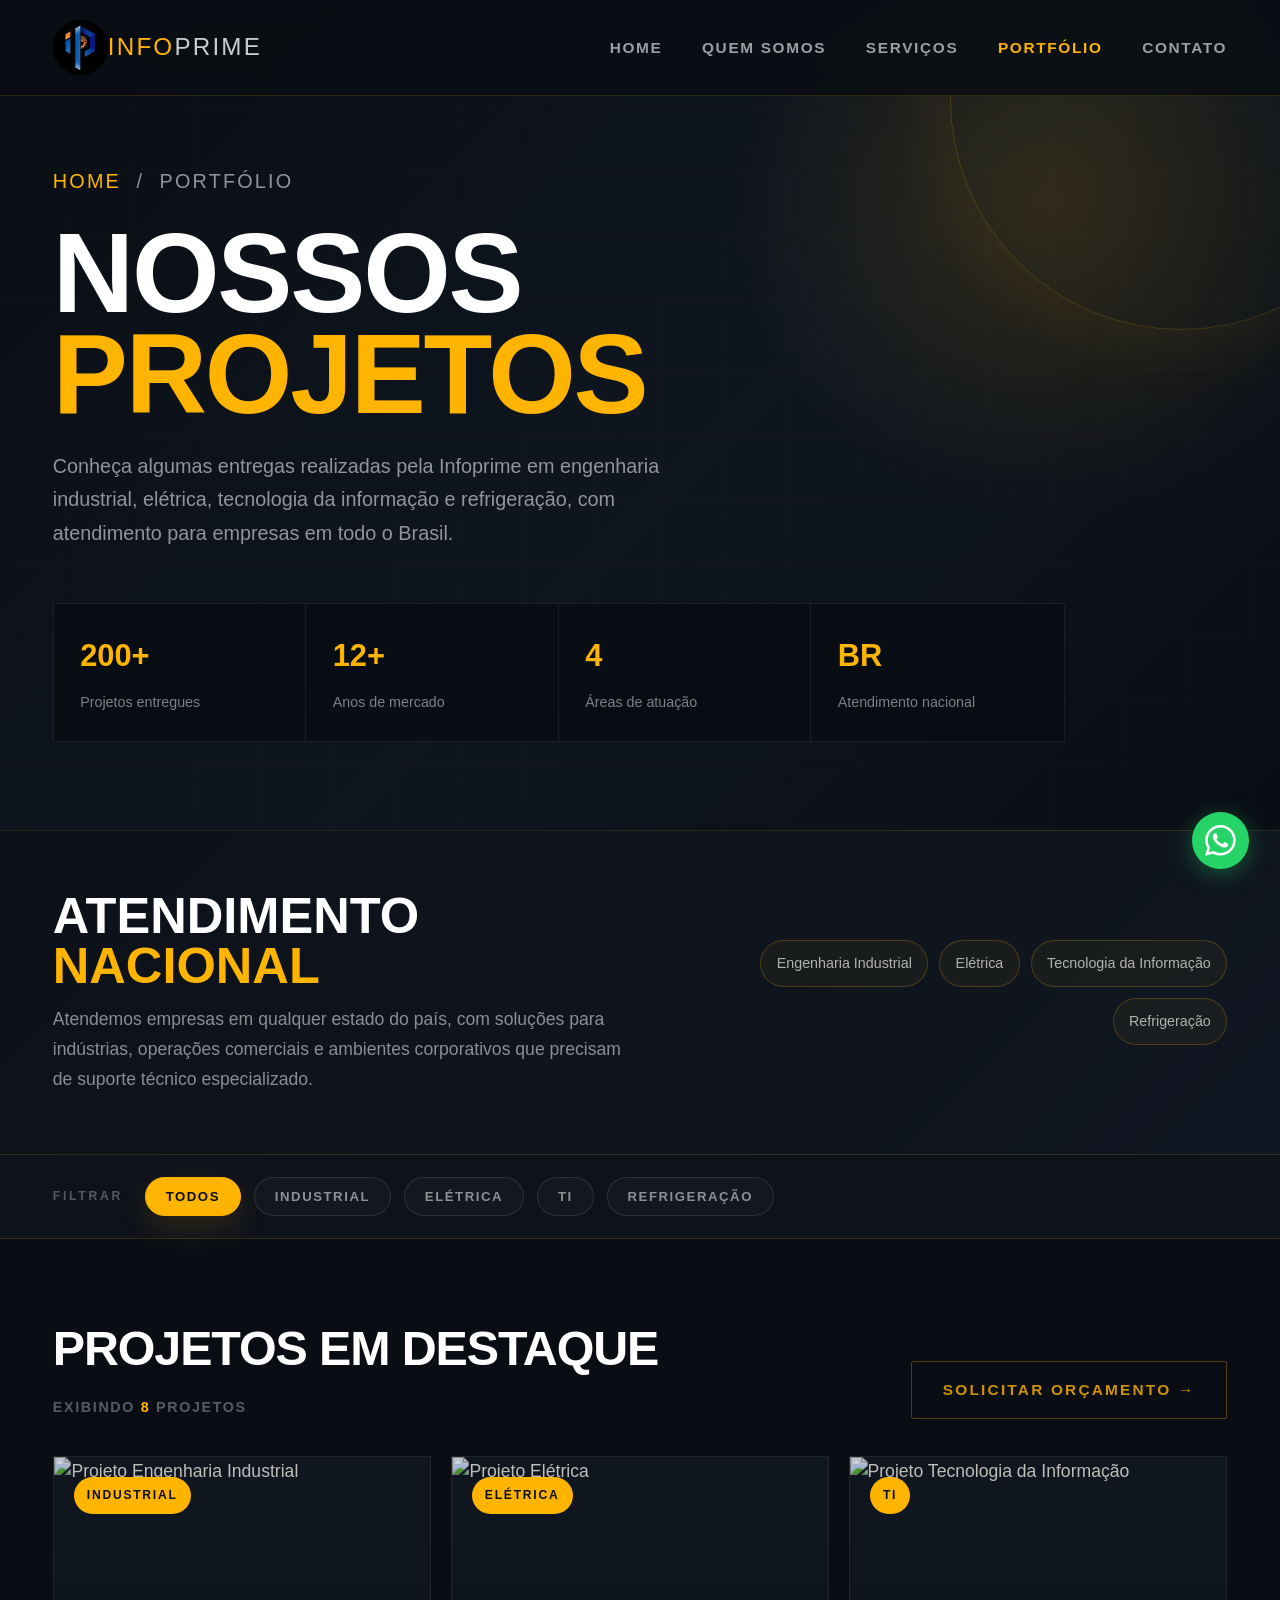
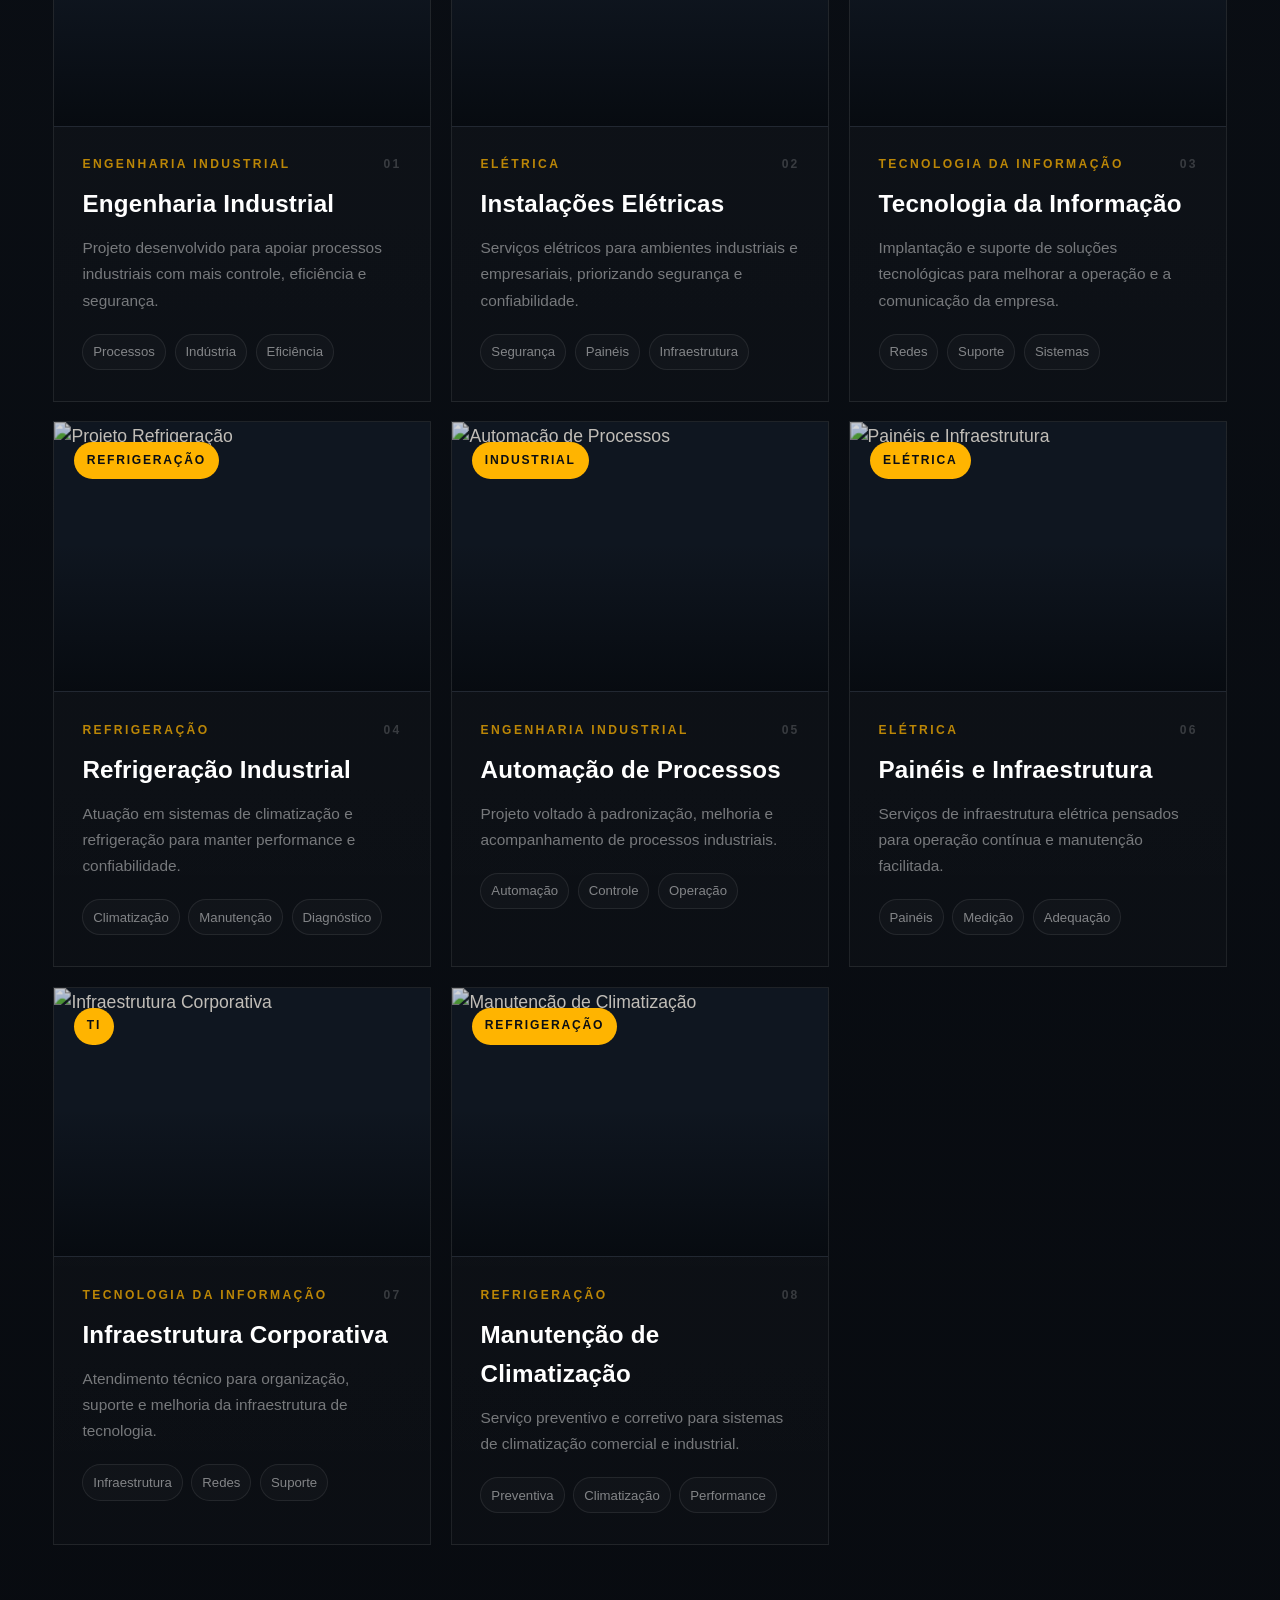
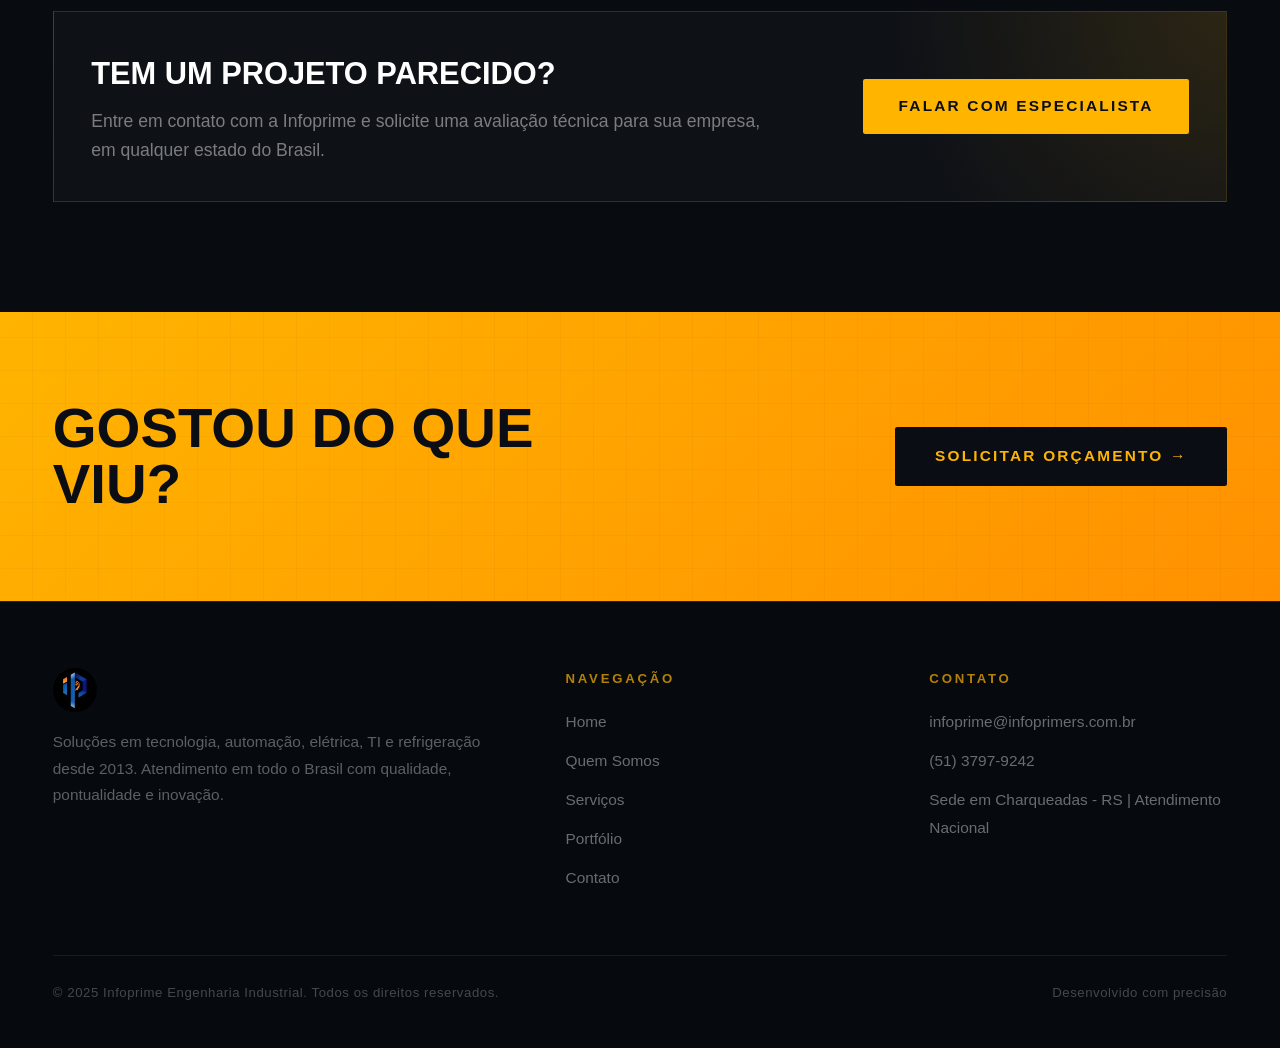
==== commit 2f4398cf: "Update print statement from 'Hello' to 'Goodbye'" ====
--- a/portfolio.html
+++ b/portfolio.html
@@ -1,21 +1,25 @@
-bash
-
-cat > /home/claude/portfolio.html << 'HTMLEOF'
 <!DOCTYPE html>
 <html lang="pt-BR">
 <head>
-  <meta charset="UTF-8">
-  <meta name="viewport" content="width=device-width, initial-scale=1.0">
+  <meta charset="UTF-8" />
+  <meta name="viewport" content="width=device-width, initial-scale=1.0" />
   <title>Portfólio — Infoprime Engenharia Industrial</title>
-  <link rel="stylesheet" href="assets/css/style.css">
+  <link rel="stylesheet" href="assets/css/style.css" />
+
   <style>
-    /* ── Estilos exclusivos do portfólio ── */
+    /* =========================================================
+       PORTFÓLIO MELHORADO — EDITE TEXTOS/IMAGENS NOS CARDS
+    ========================================================= */
 
     .page-header {
-      padding: 160px 48px 80px;
-      background: linear-gradient(135deg, var(--preto) 0%, var(--preto-medio) 60%, var(--preto) 100%);
+      min-height: 520px;
+      padding: 150px 48px 80px;
+      background:
+        radial-gradient(circle at 82% 24%, rgba(255,180,0,0.14), transparent 26%),
+        linear-gradient(135deg, var(--preto) 0%, var(--preto-medio) 55%, var(--preto) 100%);
       position: relative;
       overflow: hidden;
+      border-bottom: 1px solid rgba(255,180,0,0.12);
     }
 
     .page-header::before {
@@ -23,41 +27,50 @@
       position: absolute;
       inset: 0;
       background-image:
-        repeating-linear-gradient(0deg, transparent, transparent 59px, rgba(255,180,0,0.04) 60px),
-        repeating-linear-gradient(90deg, transparent, transparent 59px, rgba(255,180,0,0.04) 60px);
+        repeating-linear-gradient(0deg, transparent, transparent 59px, rgba(255,180,0,0.035) 60px),
+        repeating-linear-gradient(90deg, transparent, transparent 59px, rgba(255,180,0,0.035) 60px);
+      opacity: .9;
     }
 
     .page-header::after {
       content: '';
       position: absolute;
-      top: 0; right: 38%;
-      width: 2px; height: 100%;
-      background: linear-gradient(to bottom, transparent, rgba(255,180,0,0.35) 30%, rgba(255,180,0,0.35) 70%, transparent);
+      right: -120px;
+      top: -120px;
+      width: 420px;
+      height: 420px;
+      border: 1px solid rgba(255,180,0,0.18);
+      border-radius: 50%;
+      box-shadow: 0 0 80px rgba(255,180,0,0.08);
     }
 
     .page-header-inner {
-      position: relative; z-index: 1;
+      position: relative;
+      z-index: 2;
+      max-width: 1180px;
     }
 
     .breadcrumb {
       font-family: var(--font-titulo);
-      font-size: 12px; font-weight: 600;
-      letter-spacing: 2px; text-transform: uppercase;
-      color: rgba(255,255,255,0.3);
-      margin-bottom: 20px;
+      font-size: 12px;
+      font-weight: 700;
+      letter-spacing: 2px;
+      text-transform: uppercase;
+      color: rgba(255,255,255,0.35);
+      margin-bottom: 22px;
     }
 
     .breadcrumb a { color: var(--amarelo); }
 
     .page-header h1 {
       font-family: var(--font-titulo);
-      font-size: clamp(52px, 7vw, 90px);
-      font-weight: 800;
-      line-height: 0.95;
+      font-size: clamp(56px, 8vw, 104px);
+      font-weight: 900;
+      line-height: .9;
       text-transform: uppercase;
       color: var(--branco);
-      letter-spacing: -1px;
-      margin-bottom: 20px;
+      letter-spacing: -2px;
+      margin-bottom: 22px;
     }
 
     .page-header h1 em {
@@ -67,18 +80,53 @@
     }
 
     .page-header p {
-      font-size: 17px;
+      font-size: 18px;
       color: var(--texto-secundario);
       font-weight: 300;
-      max-width: 460px;
-      line-height: 1.6;
-    }
-
-    /* ── Filtros ── */
+      max-width: 560px;
+      line-height: 1.7;
+    }
+
+    .portfolio-stats {
+      position: relative;
+      z-index: 2;
+      margin-top: 48px;
+      display: grid;
+      grid-template-columns: repeat(4, minmax(140px, 1fr));
+      max-width: 920px;
+      border: 1px solid rgba(255,255,255,0.08);
+      background: rgba(8,12,18,0.72);
+      backdrop-filter: blur(10px);
+    }
+
+    .portfolio-stat {
+      padding: 24px;
+      border-right: 1px solid rgba(255,255,255,0.08);
+    }
+
+    .portfolio-stat:last-child { border-right: 0; }
+
+    .portfolio-stat strong {
+      display: block;
+      font-family: var(--font-titulo);
+      color: var(--amarelo);
+      font-size: 28px;
+      margin-bottom: 6px;
+    }
+
+    .portfolio-stat span {
+      color: rgba(255,255,255,0.48);
+      font-size: 13px;
+    }
+
     .filtros-wrap {
-      background: var(--preto-claro);
-      border-bottom: 1px solid var(--borda-amarela);
-      padding: 24px 48px;
+      position: sticky;
+      top: 86px;
+      z-index: 10;
+      background: rgba(15,20,28,0.94);
+      backdrop-filter: blur(14px);
+      border-bottom: 1px solid rgba(255,180,0,0.16);
+      padding: 20px 48px;
       display: flex;
       align-items: center;
       gap: 12px;
@@ -87,8 +135,10 @@
 
     .filtros-label {
       font-family: var(--font-titulo);
-      font-size: 11px; font-weight: 600;
-      letter-spacing: 2.5px; text-transform: uppercase;
+      font-size: 11px;
+      font-weight: 700;
+      letter-spacing: 2.5px;
+      text-transform: uppercase;
       color: rgba(255,255,255,0.3);
       margin-right: 8px;
       white-space: nowrap;
@@ -96,176 +146,429 @@
 
     .filtro-btn {
       font-family: var(--font-titulo);
-      font-size: 13px; font-weight: 600;
-      letter-spacing: 1.5px; text-transform: uppercase;
-      background: transparent;
-      border: 1px solid rgba(255,255,255,0.12);
-      color: rgba(255,255,255,0.45);
-      padding: 8px 20px;
-      border-radius: 2px;
+      font-size: 12px;
+      font-weight: 700;
+      letter-spacing: 1.4px;
+      text-transform: uppercase;
+      background: rgba(255,255,255,0.025);
+      border: 1px solid rgba(255,255,255,0.11);
+      color: rgba(255,255,255,0.52);
+      padding: 10px 18px;
+      border-radius: 999px;
       cursor: pointer;
-      transition: all 0.2s;
+      transition: all 0.22s;
     }
 
     .filtro-btn:hover {
-      border-color: rgba(255,180,0,0.35);
-      color: rgba(255,180,0,0.8);
+      border-color: rgba(255,180,0,0.42);
+      color: rgba(255,180,0,0.9);
+      transform: translateY(-1px);
     }
 
     .filtro-btn.ativo {
       background: var(--amarelo);
       border-color: var(--amarelo);
       color: var(--preto);
-    }
-
-    /* ── Grid de projetos ── */
+      box-shadow: 0 10px 28px rgba(255,180,0,0.14);
+    }
+
     .projetos-wrap {
       padding: 64px 48px 100px;
-      background: var(--preto);
+      background:
+        linear-gradient(180deg, var(--preto) 0%, #080b10 100%);
     }
 
     .projetos-info {
       display: flex;
-      align-items: center;
+      align-items: end;
       justify-content: space-between;
-      margin-bottom: 40px;
+      margin-bottom: 34px;
       flex-wrap: wrap;
-      gap: 12px;
+      gap: 20px;
+    }
+
+    .projetos-info h2 {
+      font-family: var(--font-titulo);
+      color: var(--branco);
+      font-size: clamp(28px, 4vw, 44px);
+      text-transform: uppercase;
+      letter-spacing: -1px;
+      margin-bottom: 8px;
     }
 
     .projetos-count {
       font-family: var(--font-titulo);
-      font-size: 13px; font-weight: 600;
-      letter-spacing: 1.5px; text-transform: uppercase;
-      color: rgba(255,255,255,0.3);
-    }
-
-    .projetos-count strong {
-      color: var(--amarelo);
-    }
+      font-size: 13px;
+      font-weight: 700;
+      letter-spacing: 1.5px;
+      text-transform: uppercase;
+      color: rgba(255,255,255,0.32);
+    }
+
+    .projetos-count strong { color: var(--amarelo); }
 
     .projetos-grid {
       display: grid;
       grid-template-columns: repeat(3, 1fr);
-      gap: 2px;
-      background: rgba(255,180,0,0.06);
+      gap: 18px;
     }
 
     .proj-card {
-      background: var(--preto-card);
-      border: 1px solid var(--borda-sutil);
+      background: linear-gradient(180deg, rgba(255,255,255,0.025), rgba(255,255,255,0.012));
+      border: 1px solid rgba(255,255,255,0.08);
       overflow: hidden;
       position: relative;
-      transition: background 0.3s;
+      transition: transform .28s, border-color .28s, background .28s;
       cursor: pointer;
+      min-height: 100%;
     }
 
     .proj-card:hover {
-      background: var(--preto-claro);
-    }
-
-    .proj-card::after {
+      transform: translateY(-6px);
+      border-color: rgba(255,180,0,0.32);
+      background: rgba(255,255,255,0.04);
+    }
+
+    .proj-img {
+      height: 245px;
+      background: var(--preto-medio);
+      border-bottom: 1px solid rgba(255,255,255,0.08);
+      position: relative;
+      overflow: hidden;
+    }
+
+    .proj-img img {
+      width: 100%;
+      height: 100%;
+      object-fit: cover;
+      display: block;
+      opacity: .82;
+      transition: transform .35s, opacity .35s;
+    }
+
+    .proj-card:hover .proj-img img {
+      transform: scale(1.07);
+      opacity: .98;
+    }
+
+    .proj-img::after {
       content: '';
       position: absolute;
-      bottom: 0; left: 0; right: 0;
-      height: 3px;
+      inset: 0;
+      background: linear-gradient(180deg, transparent 45%, rgba(5,8,12,0.78));
+      pointer-events: none;
+    }
+
+    .proj-badge {
+      position: absolute;
+      left: 18px;
+      top: 18px;
+      z-index: 2;
+      font-family: var(--font-titulo);
+      font-size: 11px;
+      font-weight: 800;
+      letter-spacing: 1.6px;
+      text-transform: uppercase;
+      color: var(--preto);
       background: var(--amarelo);
-      transform: scaleX(0);
-      transform-origin: left;
-      transition: transform 0.3s;
-    }
-
-    .proj-card:hover::after {
-      transform: scaleX(1);
-    }
-
-    .proj-img {
-      height: 220px;
-      background: var(--preto-medio);
-      border-bottom: 1px solid var(--borda-sutil);
-      display: flex;
-      align-items: center;
-      justify-content: center;
-      position: relative;
-      overflow: hidden;
-    }
-
-    /* Para adicionar imagem real: <img src="foto.jpg" style="width:100%;height:100%;object-fit:cover;opacity:0.8"> */
-    .proj-img-placeholder {
-      font-size: 48px;
-      opacity: 0.15;
+      padding: 8px 12px;
+      border-radius: 999px;
     }
 
     .proj-overlay {
       position: absolute;
       inset: 0;
-      background: rgba(10,14,20,0.75);
+      z-index: 3;
+      background: rgba(7,10,15,0.72);
       display: flex;
       align-items: center;
       justify-content: center;
       opacity: 0;
-      transition: opacity 0.25s;
-    }
-
-    .proj-card:hover .proj-overlay {
-      opacity: 1;
-    }
+      transition: opacity .25s;
+    }
+
+    .proj-card:hover .proj-overlay { opacity: 1; }
 
     .proj-overlay span {
       font-family: var(--font-titulo);
-      font-size: 13px; font-weight: 700;
-      letter-spacing: 2px; text-transform: uppercase;
+      font-size: 12px;
+      font-weight: 800;
+      letter-spacing: 2px;
+      text-transform: uppercase;
       color: var(--amarelo);
-      border: 1px solid rgba(255,180,0,0.4);
-      padding: 10px 24px;
-      border-radius: 2px;
+      border: 1px solid rgba(255,180,0,0.45);
+      padding: 12px 24px;
+      border-radius: 999px;
     }
 
     .proj-body {
-      padding: 28px 28px 32px;
+      padding: 26px 26px 28px;
+    }
+
+    .proj-topline {
+      display: flex;
+      align-items: center;
+      justify-content: space-between;
+      gap: 14px;
+      margin-bottom: 10px;
     }
 
     .proj-cat {
       font-family: var(--font-titulo);
-      font-size: 11px; font-weight: 600;
-      letter-spacing: 2.5px; text-transform: uppercase;
-      color: rgba(255,180,0,0.6);
-      margin-bottom: 10px;
-      display: block;
+      font-size: 11px;
+      font-weight: 800;
+      letter-spacing: 2.2px;
+      text-transform: uppercase;
+      color: rgba(255,180,0,0.72);
+    }
+
+    .proj-num {
+      font-family: var(--font-titulo);
+      font-size: 11px;
+      font-weight: 800;
+      letter-spacing: 2px;
+      color: rgba(255,255,255,0.18);
     }
 
     .proj-body h3 {
       font-family: var(--font-titulo);
-      font-size: 22px; font-weight: 700;
+      font-size: 22px;
+      font-weight: 800;
       color: var(--branco);
-      letter-spacing: 0.5px;
+      letter-spacing: .2px;
       margin-bottom: 10px;
     }
 
     .proj-body p {
       font-size: 14px;
-      color: rgba(255,255,255,0.38);
+      color: rgba(255,255,255,0.44);
+      line-height: 1.7;
+      font-weight: 300;
+      margin-bottom: 18px;
+    }
+
+    .proj-tags {
+      display: flex;
+      gap: 8px;
+      flex-wrap: wrap;
+    }
+
+    .proj-tags span {
+      font-size: 12px;
+      color: rgba(255,255,255,0.48);
+      border: 1px solid rgba(255,255,255,0.08);
+      background: rgba(255,255,255,0.025);
+      padding: 6px 9px;
+      border-radius: 999px;
+    }
+
+    .portfolio-cta-mini {
+      margin-top: 60px;
+      padding: 34px;
+      border: 1px solid rgba(255,180,0,0.18);
+      background:
+        radial-gradient(circle at top right, rgba(255,180,0,0.12), transparent 28%),
+        rgba(255,255,255,0.025);
+      display: flex;
+      justify-content: space-between;
+      align-items: center;
+      gap: 24px;
+      flex-wrap: wrap;
+    }
+
+    .portfolio-cta-mini h3 {
+      color: var(--branco);
+      font-family: var(--font-titulo);
+      font-size: 28px;
+      text-transform: uppercase;
+      margin-bottom: 8px;
+    }
+
+    .portfolio-cta-mini p {
+      color: rgba(255,255,255,0.45);
+      max-width: 620px;
       line-height: 1.6;
-      font-weight: 300;
-    }
-
-    .proj-num {
-      font-family: var(--font-titulo);
-      font-size: 11px; font-weight: 600;
+    }
+
+    /* Modal */
+    .modal {
+      position: fixed;
+      inset: 0;
+      z-index: 999;
+      display: none;
+      align-items: center;
+      justify-content: center;
+      padding: 24px;
+      background: rgba(0,0,0,0.74);
+      backdrop-filter: blur(8px);
+    }
+
+    .modal.ativo { display: flex; }
+
+    .modal-box {
+      width: min(980px, 100%);
+      max-height: 90vh;
+      overflow: auto;
+      background: #0b0f16;
+      border: 1px solid rgba(255,180,0,0.22);
+      box-shadow: 0 30px 90px rgba(0,0,0,0.5);
+      position: relative;
+    }
+
+    .modal-close {
+      position: absolute;
+      top: 14px;
+      right: 14px;
+      z-index: 2;
+      width: 42px;
+      height: 42px;
+      border-radius: 50%;
+      border: 1px solid rgba(255,255,255,0.14);
+      background: rgba(0,0,0,0.5);
+      color: var(--branco);
+      cursor: pointer;
+      font-size: 22px;
+    }
+
+    .modal-img {
+      height: 360px;
+      background: #111;
+    }
+
+    .modal-img img {
+      width: 100%;
+      height: 100%;
+      object-fit: cover;
+      display: block;
+      opacity: .9;
+    }
+
+    .modal-content {
+      padding: 34px;
+    }
+
+    .modal-cat {
+      font-family: var(--font-titulo);
+      color: var(--amarelo);
+      text-transform: uppercase;
       letter-spacing: 2px;
-      color: rgba(255,180,0,0.2);
-      margin-bottom: 6px;
+      font-size: 12px;
+      font-weight: 800;
+      margin-bottom: 10px;
+    }
+
+    .modal-content h3 {
+      font-family: var(--font-titulo);
+      color: var(--branco);
+      font-size: 34px;
+      margin-bottom: 14px;
+    }
+
+    .modal-content p {
+      color: rgba(255,255,255,0.55);
+      line-height: 1.75;
+      margin-bottom: 24px;
+    }
+
+    .modal-lista {
+      display: grid;
+      grid-template-columns: repeat(2, 1fr);
+      gap: 12px;
+      margin-bottom: 28px;
+    }
+
+    .modal-lista div {
+      padding: 14px;
+      background: rgba(255,255,255,0.03);
+      border: 1px solid rgba(255,255,255,0.08);
+      color: rgba(255,255,255,0.62);
+      font-size: 14px;
+    }
+
+    .modal-lista strong {
       display: block;
+      color: var(--amarelo);
+      font-family: var(--font-titulo);
+      text-transform: uppercase;
+      font-size: 11px;
+      letter-spacing: 1.5px;
+      margin-bottom: 5px;
+    }
+
+
+
+    .atendimento-faixa {
+      padding: 54px 48px;
+      background: linear-gradient(135deg, #0c1119 0%, #111722 100%);
+      border-bottom: 1px solid rgba(255,180,0,0.16);
+    }
+
+    .atendimento-faixa-inner {
+      max-width: 1180px;
+      display: grid;
+      grid-template-columns: 1fr 1fr;
+      gap: 34px;
+      align-items: center;
+    }
+
+    .atendimento-faixa h2 {
+      font-family: var(--font-titulo);
+      color: var(--branco);
+      font-size: clamp(28px, 4vw, 46px);
+      text-transform: uppercase;
+      line-height: 1;
+      margin-bottom: 12px;
+    }
+
+    .atendimento-faixa h2 em { color: var(--amarelo); font-style: normal; }
+
+    .atendimento-faixa p {
+      color: rgba(255,255,255,0.52);
+      line-height: 1.7;
+      max-width: 620px;
+    }
+
+    .atendimento-pills {
+      display: flex;
+      flex-wrap: wrap;
+      gap: 10px;
+      justify-content: flex-end;
+    }
+
+    .atendimento-pills span {
+      border: 1px solid rgba(255,180,0,0.22);
+      color: rgba(255,255,255,0.66);
+      background: rgba(255,180,0,0.045);
+      padding: 10px 14px;
+      border-radius: 999px;
+      font-size: 13px;
+    }
+
+    @media (max-width: 1100px) {
+      .projetos-grid { grid-template-columns: repeat(2, 1fr); }
+      .portfolio-stats { grid-template-columns: repeat(2, 1fr); }
+      .portfolio-stat:nth-child(2) { border-right: 0; }
+      .portfolio-stat:nth-child(1),
+      .portfolio-stat:nth-child(2) { border-bottom: 1px solid rgba(255,255,255,0.08); }
     }
 
     @media (max-width: 900px) {
-      .page-header { padding: 140px 24px 60px; }
-      .filtros-wrap { padding: 20px 24px; }
-      .projetos-wrap { padding: 48px 24px 80px; }
+      .page-header { padding: 130px 24px 56px; min-height: auto; }
+      .filtros-wrap { position: static; padding: 18px 24px; }
+      .projetos-wrap { padding: 46px 24px 76px; }
       .projetos-grid { grid-template-columns: 1fr; }
+      .portfolio-stats { grid-template-columns: 1fr; }
+      .portfolio-stat { border-right: 0; border-bottom: 1px solid rgba(255,255,255,0.08); }
+      .portfolio-stat:last-child { border-bottom: 0; }
+      .modal-img { height: 240px; }
+      .modal-lista { grid-template-columns: 1fr; }
+      .atendimento-faixa { padding: 42px 24px; }
+      .atendimento-faixa-inner { grid-template-columns: 1fr; }
+      .atendimento-pills { justify-content: flex-start; }
     }
   </style>
 </head>
+
 <body>
 
 <!-- NAVBAR -->
@@ -286,146 +589,305 @@
 </nav>
 
 <!-- HEADER DA PÁGINA -->
-<div class="page-header">
+<header class="page-header">
   <div class="page-header-inner">
     <p class="breadcrumb"><a href="index.html">Home</a> &nbsp;/&nbsp; Portfólio</p>
     <h1>Nossos<em>Projetos</em></h1>
-    <p>Confira o que já entregamos para nossos clientes em automação, elétrica, TI e refrigeração industrial.</p>
+    <p>Conheça algumas entregas realizadas pela Infoprime em engenharia industrial, elétrica, tecnologia da informação e refrigeração, com atendimento para empresas em todo o Brasil.</p>
+
+    <div class="portfolio-stats">
+      <div class="portfolio-stat">
+        <strong>200+</strong>
+        <span>Projetos entregues</span>
+      </div>
+      <div class="portfolio-stat">
+        <strong>12+</strong>
+        <span>Anos de mercado</span>
+      </div>
+      <div class="portfolio-stat">
+        <strong>4</strong>
+        <span>Áreas de atuação</span>
+      </div>
+      <div class="portfolio-stat">
+        <strong>BR</strong>
+        <span>Atendimento nacional</span>
+      </div>
+    </div>
   </div>
-</div>
+</header>
+
+<section class="atendimento-faixa">
+  <div class="atendimento-faixa-inner">
+    <div>
+      <h2>Atendimento <em>Nacional</em></h2>
+      <p>Atendemos empresas em qualquer estado do país, com soluções para indústrias, operações comerciais e ambientes corporativos que precisam de suporte técnico especializado.</p>
+    </div>
+    <div class="atendimento-pills">
+      <span>Engenharia Industrial</span>
+      <span>Elétrica</span>
+      <span>Tecnologia da Informação</span>
+      <span>Refrigeração</span>
+    </div>
+  </div>
+</section>
 
 <!-- FILTROS -->
 <div class="filtros-wrap">
   <span class="filtros-label">Filtrar</span>
   <button class="filtro-btn ativo" data-filtro="todos">Todos</button>
-  <button class="filtro-btn" data-filtro="engenharia">Engenharia Industrial</button>
+  <button class="filtro-btn" data-filtro="engenharia">Industrial</button>
   <button class="filtro-btn" data-filtro="eletrica">Elétrica</button>
-  <button class="filtro-btn" data-filtro="ti">Tecnologia da Informação</button>
+  <button class="filtro-btn" data-filtro="ti">TI</button>
   <button class="filtro-btn" data-filtro="refrigeracao">Refrigeração</button>
 </div>
 
 <!-- PROJETOS -->
-<div class="projetos-wrap">
+<main class="projetos-wrap">
   <div class="projetos-info">
-    <p class="projetos-count">Exibindo <strong id="count">8</strong> projetos</p>
+    <div>
+      <h2>Projetos em destaque</h2>
+      <p class="projetos-count">Exibindo <strong id="count">8</strong> projetos</p>
+    </div>
+    <a href="index.html#contato" class="btn-fantasma" style="border-color:rgba(255,180,0,0.3);color:rgba(255,180,0,0.8)">
+      Solicitar orçamento →
+    </a>
   </div>
 
   <div class="projetos-grid" id="grid">
 
-    <!-- =============================================
-         SUBSTITUA os dados abaixo pelos projetos reais.
-         Para adicionar foto: dentro de .proj-img, troque
-         o .proj-img-placeholder por:
-         <img src="assets/img/projetos/foto.jpg"
-              style="width:100%;height:100%;object-fit:cover;opacity:0.8">
-    ============================================= -->
-
-    <div class="proj-card" data-cat="engenharia">
+    <!--
+      PARA EDITAR:
+      - Troque src="assets/img/..." pela foto do projeto
+      - Troque h3, p e os data-*
+      - data-cat precisa bater com o filtro: engenharia, eletrica, ti ou refrigeracao
+    -->
+
+    <article class="proj-card" data-cat="engenharia"
+      data-titulo="Engenharia Industrial"
+      data-categoria="Engenharia Industrial"
+      data-img="assets/img/industria1.jpg"
+      data-descricao="Projeto industrial com foco em melhoria operacional, segurança e integração de processos para ambiente produtivo."
+      data-cliente="Cliente industrial"
+      data-local="Atendimento em todo o Brasil"
+      data-ano="2025"
+      data-servicos="Projetos técnicos, suporte industrial e melhoria de processos">
       <div class="proj-img">
-        <div class="proj-img-placeholder">🏭</div>
-        <div class="proj-overlay"><span>Ver projeto</span></div>
+        <span class="proj-badge">Industrial</span>
+        <img src="assets/img/industria1.jpg" alt="Projeto Engenharia Industrial">
+        <div class="proj-overlay"><span>Ver detalhes</span></div>
       </div>
       <div class="proj-body">
-        <span class="proj-num">01</span>
-        <span class="proj-cat">Engenharia Industrial</span>
-        <h3>Nome do Projeto</h3><!-- SUBSTITUIR -->
-        <p>Descrição breve do que foi feito, cliente atendido e resultado alcançado.</p><!-- SUBSTITUIR -->
-      </div>
+        <div class="proj-topline">
+          <span class="proj-cat">Engenharia Industrial</span>
+          <span class="proj-num">01</span>
+        </div>
+        <h3>Engenharia Industrial</h3>
+        <p>Projeto desenvolvido para apoiar processos industriais com mais controle, eficiência e segurança.</p>
+        <div class="proj-tags">
+          <span>Processos</span><span>Indústria</span><span>Eficiência</span>
+        </div>
+      </div>
+    </article>
+
+    <article class="proj-card" data-cat="eletrica"
+      data-titulo="Instalações Elétricas"
+      data-categoria="Elétrica"
+      data-img="assets/img/eletrica1.jpg"
+      data-descricao="Execução e acompanhamento de serviços elétricos com atenção à segurança, organização e conformidade técnica."
+      data-cliente="Cliente corporativo"
+      data-local="Atendimento em todo o Brasil"
+      data-ano="2025"
+      data-servicos="Instalações elétricas, medições, infraestrutura e adequações">
+      <div class="proj-img">
+        <span class="proj-badge">Elétrica</span>
+        <img src="assets/img/eletrica1.jpg" alt="Projeto Elétrica">
+        <div class="proj-overlay"><span>Ver detalhes</span></div>
+      </div>
+      <div class="proj-body">
+        <div class="proj-topline">
+          <span class="proj-cat">Elétrica</span>
+          <span class="proj-num">02</span>
+        </div>
+        <h3>Instalações Elétricas</h3>
+        <p>Serviços elétricos para ambientes industriais e empresariais, priorizando segurança e confiabilidade.</p>
+        <div class="proj-tags">
+          <span>Segurança</span><span>Painéis</span><span>Infraestrutura</span>
+        </div>
+      </div>
+    </article>
+
+    <article class="proj-card" data-cat="ti"
+      data-titulo="Tecnologia da Informação"
+      data-categoria="Tecnologia da Informação"
+      data-img="assets/img/tecnologia1.jpg"
+      data-descricao="Soluções em tecnologia para empresas, incluindo infraestrutura, suporte técnico, redes e sistemas."
+      data-cliente="Cliente empresarial"
+      data-local="Atendimento em todo o Brasil"
+      data-ano="2025"
+      data-servicos="Infraestrutura de TI, redes, suporte técnico e sistemas">
+      <div class="proj-img">
+        <span class="proj-badge">TI</span>
+        <img src="assets/img/tecnologia1.jpg" alt="Projeto Tecnologia da Informação">
+        <div class="proj-overlay"><span>Ver detalhes</span></div>
+      </div>
+      <div class="proj-body">
+        <div class="proj-topline">
+          <span class="proj-cat">Tecnologia da Informação</span>
+          <span class="proj-num">03</span>
+        </div>
+        <h3>Tecnologia da Informação</h3>
+        <p>Implantação e suporte de soluções tecnológicas para melhorar a operação e a comunicação da empresa.</p>
+        <div class="proj-tags">
+          <span>Redes</span><span>Suporte</span><span>Sistemas</span>
+        </div>
+      </div>
+    </article>
+
+    <article class="proj-card" data-cat="refrigeracao"
+      data-titulo="Refrigeração Industrial"
+      data-categoria="Refrigeração"
+      data-img="assets/img/refrigeracao1.jpg"
+      data-descricao="Serviços em refrigeração com foco em desempenho, manutenção e funcionamento contínuo dos equipamentos."
+      data-cliente="Cliente comercial"
+      data-local="Atendimento em todo o Brasil"
+      data-ano="2025"
+      data-servicos="Manutenção, instalação e diagnóstico de refrigeração">
+      <div class="proj-img">
+        <span class="proj-badge">Refrigeração</span>
+        <img src="assets/img/refrigeracao1.jpg" alt="Projeto Refrigeração">
+        <div class="proj-overlay"><span>Ver detalhes</span></div>
+      </div>
+      <div class="proj-body">
+        <div class="proj-topline">
+          <span class="proj-cat">Refrigeração</span>
+          <span class="proj-num">04</span>
+        </div>
+        <h3>Refrigeração Industrial</h3>
+        <p>Atuação em sistemas de climatização e refrigeração para manter performance e confiabilidade.</p>
+        <div class="proj-tags">
+          <span>Climatização</span><span>Manutenção</span><span>Diagnóstico</span>
+        </div>
+      </div>
+    </article>
+
+    <article class="proj-card" data-cat="engenharia"
+      data-titulo="Automação de Processos"
+      data-categoria="Engenharia Industrial"
+      data-img="assets/img/industria1.jpg"
+      data-descricao="Melhoria de processos industriais com soluções técnicas para reduzir falhas e aumentar previsibilidade."
+      data-cliente="Editar cliente"
+      data-local="Atendimento em todo o Brasil"
+      data-ano="2025"
+      data-servicos="Automação, documentação técnica e padronização de processos">
+      <div class="proj-img">
+        <span class="proj-badge">Industrial</span>
+        <img src="assets/img/industria1.jpg" alt="Automação de Processos">
+        <div class="proj-overlay"><span>Ver detalhes</span></div>
+      </div>
+      <div class="proj-body">
+        <div class="proj-topline">
+          <span class="proj-cat">Engenharia Industrial</span>
+          <span class="proj-num">05</span>
+        </div>
+        <h3>Automação de Processos</h3>
+        <p>Projeto voltado à padronização, melhoria e acompanhamento de processos industriais.</p>
+        <div class="proj-tags">
+          <span>Automação</span><span>Controle</span><span>Operação</span>
+        </div>
+      </div>
+    </article>
+
+    <article class="proj-card" data-cat="eletrica"
+      data-titulo="Painéis e Infraestrutura"
+      data-categoria="Elétrica"
+      data-img="assets/img/eletrica1.jpg"
+      data-descricao="Organização e adequação de infraestrutura elétrica para ambientes que exigem estabilidade e segurança."
+      data-cliente="Editar cliente"
+      data-local="Atendimento em todo o Brasil"
+      data-ano="2025"
+      data-servicos="Painéis, infraestrutura elétrica e adequações técnicas">
+      <div class="proj-img">
+        <span class="proj-badge">Elétrica</span>
+        <img src="assets/img/eletrica1.jpg" alt="Painéis e Infraestrutura">
+        <div class="proj-overlay"><span>Ver detalhes</span></div>
+      </div>
+      <div class="proj-body">
+        <div class="proj-topline">
+          <span class="proj-cat">Elétrica</span>
+          <span class="proj-num">06</span>
+        </div>
+        <h3>Painéis e Infraestrutura</h3>
+        <p>Serviços de infraestrutura elétrica pensados para operação contínua e manutenção facilitada.</p>
+        <div class="proj-tags">
+          <span>Painéis</span><span>Medição</span><span>Adequação</span>
+        </div>
+      </div>
+    </article>
+
+    <article class="proj-card" data-cat="ti"
+      data-titulo="Infraestrutura Corporativa"
+      data-categoria="Tecnologia da Informação"
+      data-img="assets/img/tecnologia1.jpg"
+      data-descricao="Estruturação de ambiente de TI para melhorar conectividade, segurança e disponibilidade dos serviços."
+      data-cliente="Editar cliente"
+      data-local="Atendimento em todo o Brasil"
+      data-ano="2025"
+      data-servicos="Redes, cabeamento, suporte e organização de infraestrutura">
+      <div class="proj-img">
+        <span class="proj-badge">TI</span>
+        <img src="assets/img/tecnologia1.jpg" alt="Infraestrutura Corporativa">
+        <div class="proj-overlay"><span>Ver detalhes</span></div>
+      </div>
+      <div class="proj-body">
+        <div class="proj-topline">
+          <span class="proj-cat">Tecnologia da Informação</span>
+          <span class="proj-num">07</span>
+        </div>
+        <h3>Infraestrutura Corporativa</h3>
+        <p>Atendimento técnico para organização, suporte e melhoria da infraestrutura de tecnologia.</p>
+        <div class="proj-tags">
+          <span>Infraestrutura</span><span>Redes</span><span>Suporte</span>
+        </div>
+      </div>
+    </article>
+
+    <article class="proj-card" data-cat="refrigeracao"
+      data-titulo="Manutenção de Climatização"
+      data-categoria="Refrigeração"
+      data-img="assets/img/refrigeracao1.jpg"
+      data-descricao="Manutenção em equipamentos de climatização para preservar desempenho, economia e vida útil."
+      data-cliente="Editar cliente"
+      data-local="Atendimento em todo o Brasil"
+      data-ano="2025"
+      data-servicos="Limpeza, manutenção preventiva, diagnóstico e correções">
+      <div class="proj-img">
+        <span class="proj-badge">Refrigeração</span>
+        <img src="assets/img/refrigeracao1.jpg" alt="Manutenção de Climatização">
+        <div class="proj-overlay"><span>Ver detalhes</span></div>
+      </div>
+      <div class="proj-body">
+        <div class="proj-topline">
+          <span class="proj-cat">Refrigeração</span>
+          <span class="proj-num">08</span>
+        </div>
+        <h3>Manutenção de Climatização</h3>
+        <p>Serviço preventivo e corretivo para sistemas de climatização comercial e industrial.</p>
+        <div class="proj-tags">
+          <span>Preventiva</span><span>Climatização</span><span>Performance</span>
+        </div>
+      </div>
+    </article>
+
+  </div>
+
+  <section class="portfolio-cta-mini">
+    <div>
+      <h3>Tem um projeto parecido?</h3>
+      <p>Entre em contato com a Infoprime e solicite uma avaliação técnica para sua empresa, em qualquer estado do Brasil.</p>
     </div>
-
-    <div class="proj-card" data-cat="eletrica">
-      <div class="proj-img">
-        <div class="proj-img-placeholder">⚡</div>
-        <div class="proj-overlay"><span>Ver projeto</span></div>
-      </div>
-      <div class="proj-body">
-        <span class="proj-num">02</span>
-        <span class="proj-cat">Elétrica</span>
-        <h3>Nome do Projeto</h3><!-- SUBSTITUIR -->
-        <p>Descrição breve do que foi feito, cliente atendido e resultado alcançado.</p><!-- SUBSTITUIR -->
-      </div>
-    </div>
-
-    <div class="proj-card" data-cat="ti">
-      <div class="proj-img">
-        <div class="proj-img-placeholder">💻</div>
-        <div class="proj-overlay"><span>Ver projeto</span></div>
-      </div>
-      <div class="proj-body">
-        <span class="proj-num">03</span>
-        <span class="proj-cat">Tecnologia da Informação</span>
-        <h3>Nome do Projeto</h3><!-- SUBSTITUIR -->
-        <p>Descrição breve do que foi feito, cliente atendido e resultado alcançado.</p><!-- SUBSTITUIR -->
-      </div>
-    </div>
-
-    <div class="proj-card" data-cat="refrigeracao">
-      <div class="proj-img">
-        <div class="proj-img-placeholder">❄️</div>
-        <div class="proj-overlay"><span>Ver projeto</span></div>
-      </div>
-      <div class="proj-body">
-        <span class="proj-num">04</span>
-        <span class="proj-cat">Refrigeração</span>
-        <h3>Nome do Projeto</h3><!-- SUBSTITUIR -->
-        <p>Descrição breve do que foi feito, cliente atendido e resultado alcançado.</p><!-- SUBSTITUIR -->
-      </div>
-    </div>
-
-    <div class="proj-card" data-cat="eletrica">
-      <div class="proj-img">
-        <div class="proj-img-placeholder">🔌</div>
-        <div class="proj-overlay"><span>Ver projeto</span></div>
-      </div>
-      <div class="proj-body">
-        <span class="proj-num">05</span>
-        <span class="proj-cat">Elétrica</span>
-        <h3>Nome do Projeto</h3><!-- SUBSTITUIR -->
-        <p>Descrição breve do que foi feito, cliente atendido e resultado alcançado.</p><!-- SUBSTITUIR -->
-      </div>
-    </div>
-
-    <div class="proj-card" data-cat="engenharia">
-      <div class="proj-img">
-        <div class="proj-img-placeholder">⚙️</div>
-        <div class="proj-overlay"><span>Ver projeto</span></div>
-      </div>
-      <div class="proj-body">
-        <span class="proj-num">06</span>
-        <span class="proj-cat">Engenharia Industrial</span>
-        <h3>Nome do Projeto</h3><!-- SUBSTITUIR -->
-        <p>Descrição breve do que foi feito, cliente atendido e resultado alcançado.</p><!-- SUBSTITUIR -->
-      </div>
-    </div>
-
-    <div class="proj-card" data-cat="ti">
-      <div class="proj-img">
-        <div class="proj-img-placeholder">🖥️</div>
-        <div class="proj-overlay"><span>Ver projeto</span></div>
-      </div>
-      <div class="proj-body">
-        <span class="proj-num">07</span>
-        <span class="proj-cat">Tecnologia da Informação</span>
-        <h3>Nome do Projeto</h3><!-- SUBSTITUIR -->
-        <p>Descrição breve do que foi feito, cliente atendido e resultado alcançado.</p><!-- SUBSTITUIR -->
-      </div>
-    </div>
-
-    <div class="proj-card" data-cat="refrigeracao">
-      <div class="proj-img">
-        <div class="proj-img-placeholder">🌡️</div>
-        <div class="proj-overlay"><span>Ver projeto</span></div>
-      </div>
-      <div class="proj-body">
-        <span class="proj-num">08</span>
-        <span class="proj-cat">Refrigeração</span>
-        <h3>Nome do Projeto</h3><!-- SUBSTITUIR -->
-        <p>Descrição breve do que foi feito, cliente atendido e resultado alcançado.</p><!-- SUBSTITUIR -->
-      </div>
-    </div>
-
-  </div>
-</div>
+    <a href="index.html#contato" class="btn-primario">Falar com especialista</a>
+  </section>
+</main>
 
 <!-- CTA -->
 <section class="secao-cta">
@@ -443,8 +905,7 @@
         <img src="assets/img/fotosite/logo.png" alt="Infoprime" style="height: 40px; width: auto;">
       </div>
       <p class="footer-descricao">
-        Soluções em tecnologia e automação industrial desde 2013.
-        Comprometidos com qualidade, pontualidade e inovação.
+        Soluções em tecnologia, automação, elétrica, TI e refrigeração desde 2013. Atendimento em todo o Brasil com qualidade, pontualidade e inovação.
       </p>
     </div>
 
@@ -462,10 +923,9 @@
     <div class="footer-col">
       <div class="footer-col-titulo">Contato</div>
       <ul>
-        <!-- SUBSTITUIR pelos dados reais -->
-        <li><a href="mailto:contato@infoprime.com.br">contato@infoprime.com.br</a></li>
-        <li><a href="tel:+555199999999">(51) 9999-9999</a></li>
-        <li><a href="#">Porto Alegre, RS</a></li>
+        <li><a href="mailto:infoprime@infoprimers.com.br">infoprime@infoprimers.com.br</a></li>
+        <li><a href="tel:+555137979242">(51) 3797-9242</a></li>
+        <li><a href="#">Sede em Charqueadas - RS | Atendimento Nacional</a></li>
       </ul>
     </div>
   </div>
@@ -477,38 +937,111 @@
 </footer>
 
 <!-- WHATSAPP FLUTUANTE -->
-<!-- SUBSTITUIR o número pelo real -->
-<a href="https://wa.me/555199999999" class="whatsapp-btn" target="_blank" rel="noopener" aria-label="WhatsApp">
+<a href="https://wa.me/555137979242" class="whatsapp-btn" target="_blank" rel="noopener" aria-label="WhatsApp">
   <svg viewBox="0 0 24 24" xmlns="http://www.w3.org/2000/svg">
     <path d="M17.472 14.382c-.297-.149-1.758-.867-2.03-.967-.273-.099-.471-.148-.67.15-.197.297-.767.966-.94 1.164-.173.199-.347.223-.644.075-.297-.15-1.255-.463-2.39-1.475-.883-.788-1.48-1.761-1.653-2.059-.173-.297-.018-.458.13-.606.134-.133.298-.347.446-.52.149-.174.198-.298.298-.497.099-.198.05-.371-.025-.52-.075-.149-.669-1.612-.916-2.207-.242-.579-.487-.5-.669-.51-.173-.008-.371-.01-.57-.01-.198 0-.52.074-.792.372-.272.297-1.04 1.016-1.04 2.479 0 1.462 1.065 2.875 1.213 3.074.149.198 2.096 3.2 5.077 4.487.709.306 1.262.489 1.694.625.712.227 1.36.195 1.871.118.571-.085 1.758-.719 2.006-1.413.248-.694.248-1.289.173-1.413-.074-.124-.272-.198-.57-.347m-5.421 7.403h-.004a9.87 9.87 0 01-5.031-1.378l-.361-.214-3.741.982.998-3.648-.235-.374a9.86 9.86 0 01-1.51-5.26c.001-5.45 4.436-9.884 9.888-9.884 2.64 0 5.122 1.03 6.988 2.898a9.825 9.825 0 012.893 6.994c-.003 5.45-4.437 9.884-9.885 9.884m8.413-18.297A11.815 11.815 0 0012.05 0C5.495 0 .16 5.335.157 11.892c0 2.096.547 4.142 1.588 5.945L.057 24l6.305-1.654a11.882 11.882 0 005.683 1.448h.005c6.554 0 11.89-5.335 11.893-11.893a11.821 11.821 0 00-3.48-8.413z"/>
   </svg>
 </a>
 
+<!-- MODAL DE PROJETO -->
+<div class="modal" id="modalProjeto" aria-hidden="true">
+  <div class="modal-box">
+    <button class="modal-close" id="fecharModal" aria-label="Fechar">×</button>
+
+    <div class="modal-img">
+      <img id="modalImg" src="" alt="">
+    </div>
+
+    <div class="modal-content">
+      <div class="modal-cat" id="modalCategoria"></div>
+      <h3 id="modalTitulo"></h3>
+      <p id="modalDescricao"></p>
+
+      <div class="modal-lista">
+        <div><strong>Cliente</strong><span id="modalCliente"></span></div>
+        <div><strong>Local</strong><span id="modalLocal"></span></div>
+        <div><strong>Ano</strong><span id="modalAno"></span></div>
+        <div><strong>Serviços</strong><span id="modalServicos"></span></div>
+      </div>
+
+      <a href="index.html#contato" class="btn-primario">Solicitar projeto similar</a>
+    </div>
+  </div>
+</div>
+
 <script>
   const btns = document.querySelectorAll('.filtro-btn');
   const cards = document.querySelectorAll('.proj-card');
   const count = document.getElementById('count');
 
+  function atualizarContagem(filtro) {
+    let visible = 0;
+
+    cards.forEach(card => {
+      const mostrar = filtro === 'todos' || card.dataset.cat === filtro;
+      card.style.display = mostrar ? '' : 'none';
+      if (mostrar) visible++;
+    });
+
+    count.textContent = visible;
+  }
+
   btns.forEach(btn => {
     btn.addEventListener('click', () => {
       btns.forEach(b => b.classList.remove('ativo'));
       btn.classList.add('ativo');
-      const filtro = btn.dataset.filtro;
-      let visible = 0;
-      cards.forEach(card => {
-        const mostrar = filtro === 'todos' || card.dataset.cat === filtro;
-        card.style.display = mostrar ? '' : 'none';
-        if (mostrar) visible++;
-      });
-      count.textContent = visible;
+      atualizarContagem(btn.dataset.filtro);
     });
   });
+
+  const modal = document.getElementById('modalProjeto');
+  const fecharModal = document.getElementById('fecharModal');
+
+  const modalImg = document.getElementById('modalImg');
+  const modalCategoria = document.getElementById('modalCategoria');
+  const modalTitulo = document.getElementById('modalTitulo');
+  const modalDescricao = document.getElementById('modalDescricao');
+  const modalCliente = document.getElementById('modalCliente');
+  const modalLocal = document.getElementById('modalLocal');
+  const modalAno = document.getElementById('modalAno');
+  const modalServicos = document.getElementById('modalServicos');
+
+  cards.forEach(card => {
+    card.addEventListener('click', () => {
+      modalImg.src = card.dataset.img;
+      modalImg.alt = card.dataset.titulo;
+      modalCategoria.textContent = card.dataset.categoria;
+      modalTitulo.textContent = card.dataset.titulo;
+      modalDescricao.textContent = card.dataset.descricao;
+      modalCliente.textContent = card.dataset.cliente;
+      modalLocal.textContent = card.dataset.local;
+      modalAno.textContent = card.dataset.ano;
+      modalServicos.textContent = card.dataset.servicos;
+
+      modal.classList.add('ativo');
+      modal.setAttribute('aria-hidden', 'false');
+      document.body.style.overflow = 'hidden';
+    });
+  });
+
+  function fechar() {
+    modal.classList.remove('ativo');
+    modal.setAttribute('aria-hidden', 'true');
+    document.body.style.overflow = '';
+  }
+
+  fecharModal.addEventListener('click', fechar);
+
+  modal.addEventListener('click', (e) => {
+    if (e.target === modal) fechar();
+  });
+
+  document.addEventListener('keydown', (e) => {
+    if (e.key === 'Escape') fechar();
+  });
+
+  atualizarContagem('todos');
 </script>
 
 </body>
 </html>
-HTMLEOF
-echo "ok"
-Output
-
-ok
